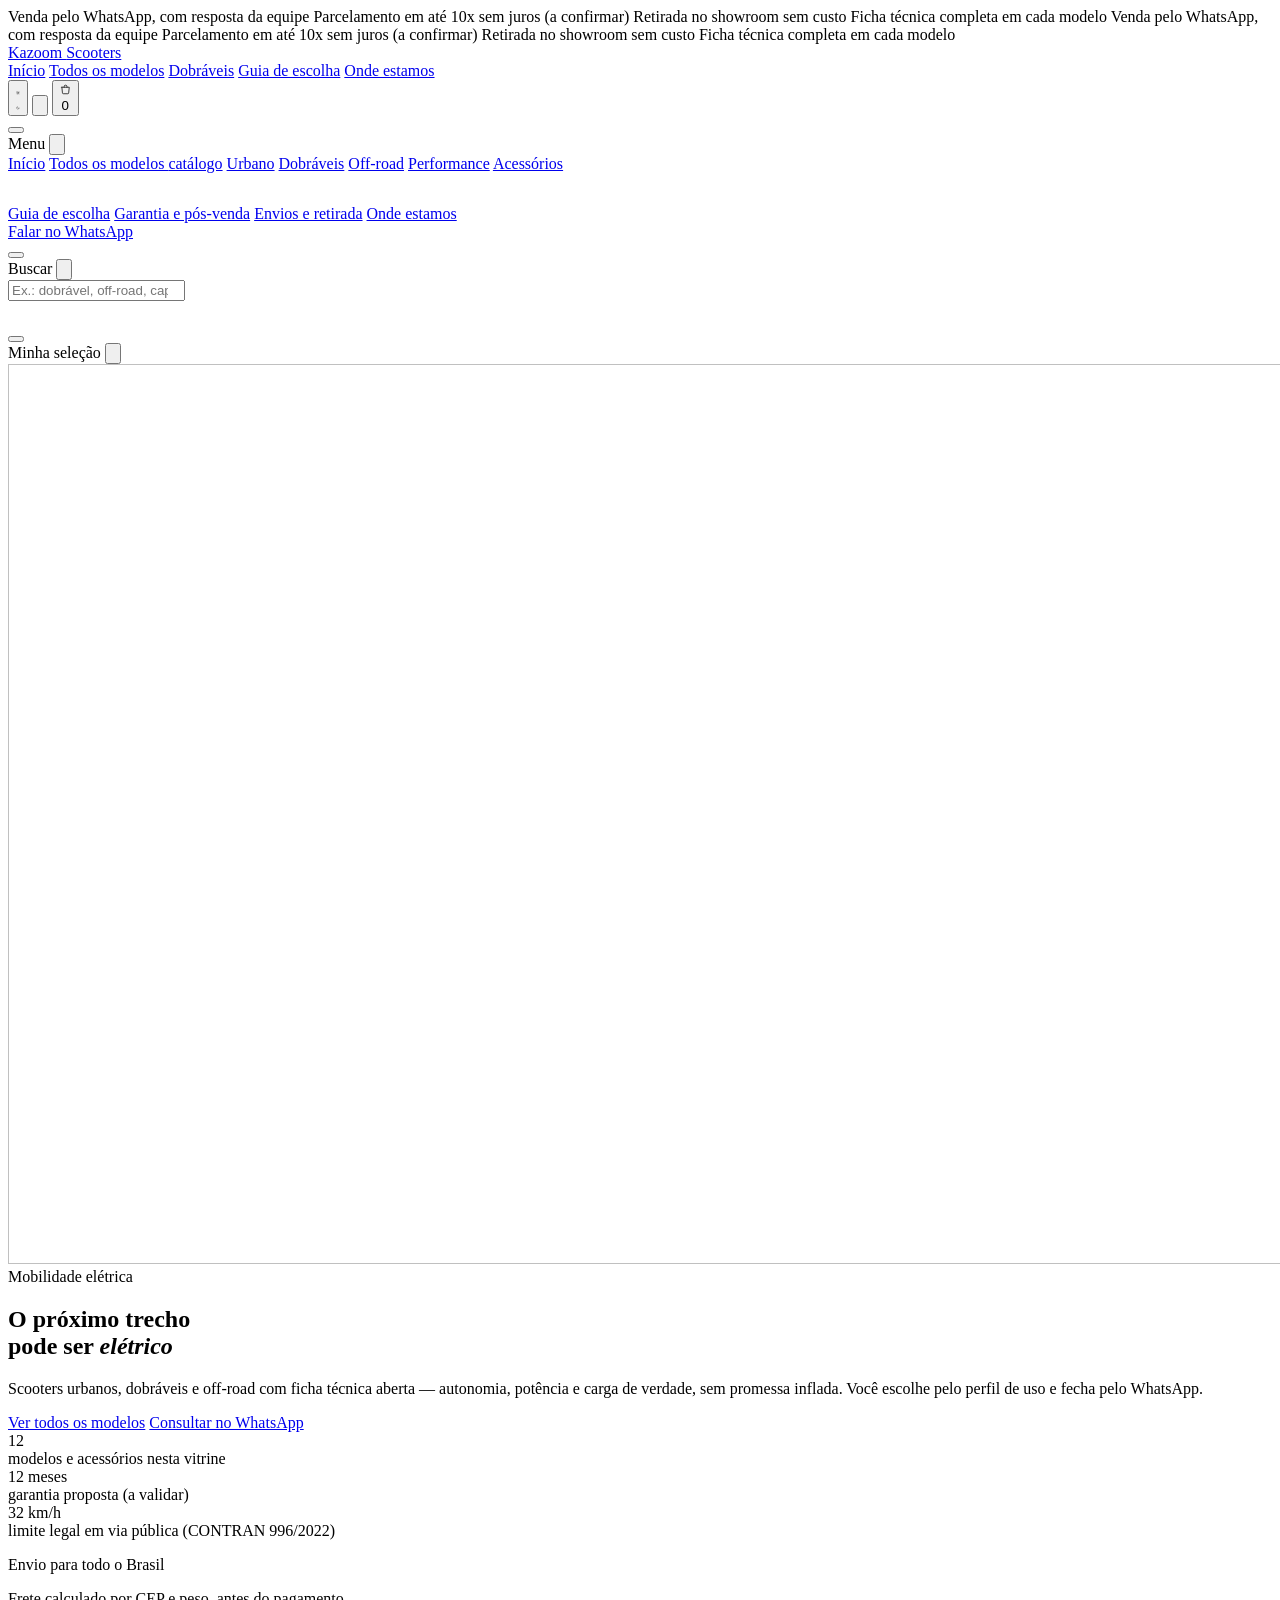
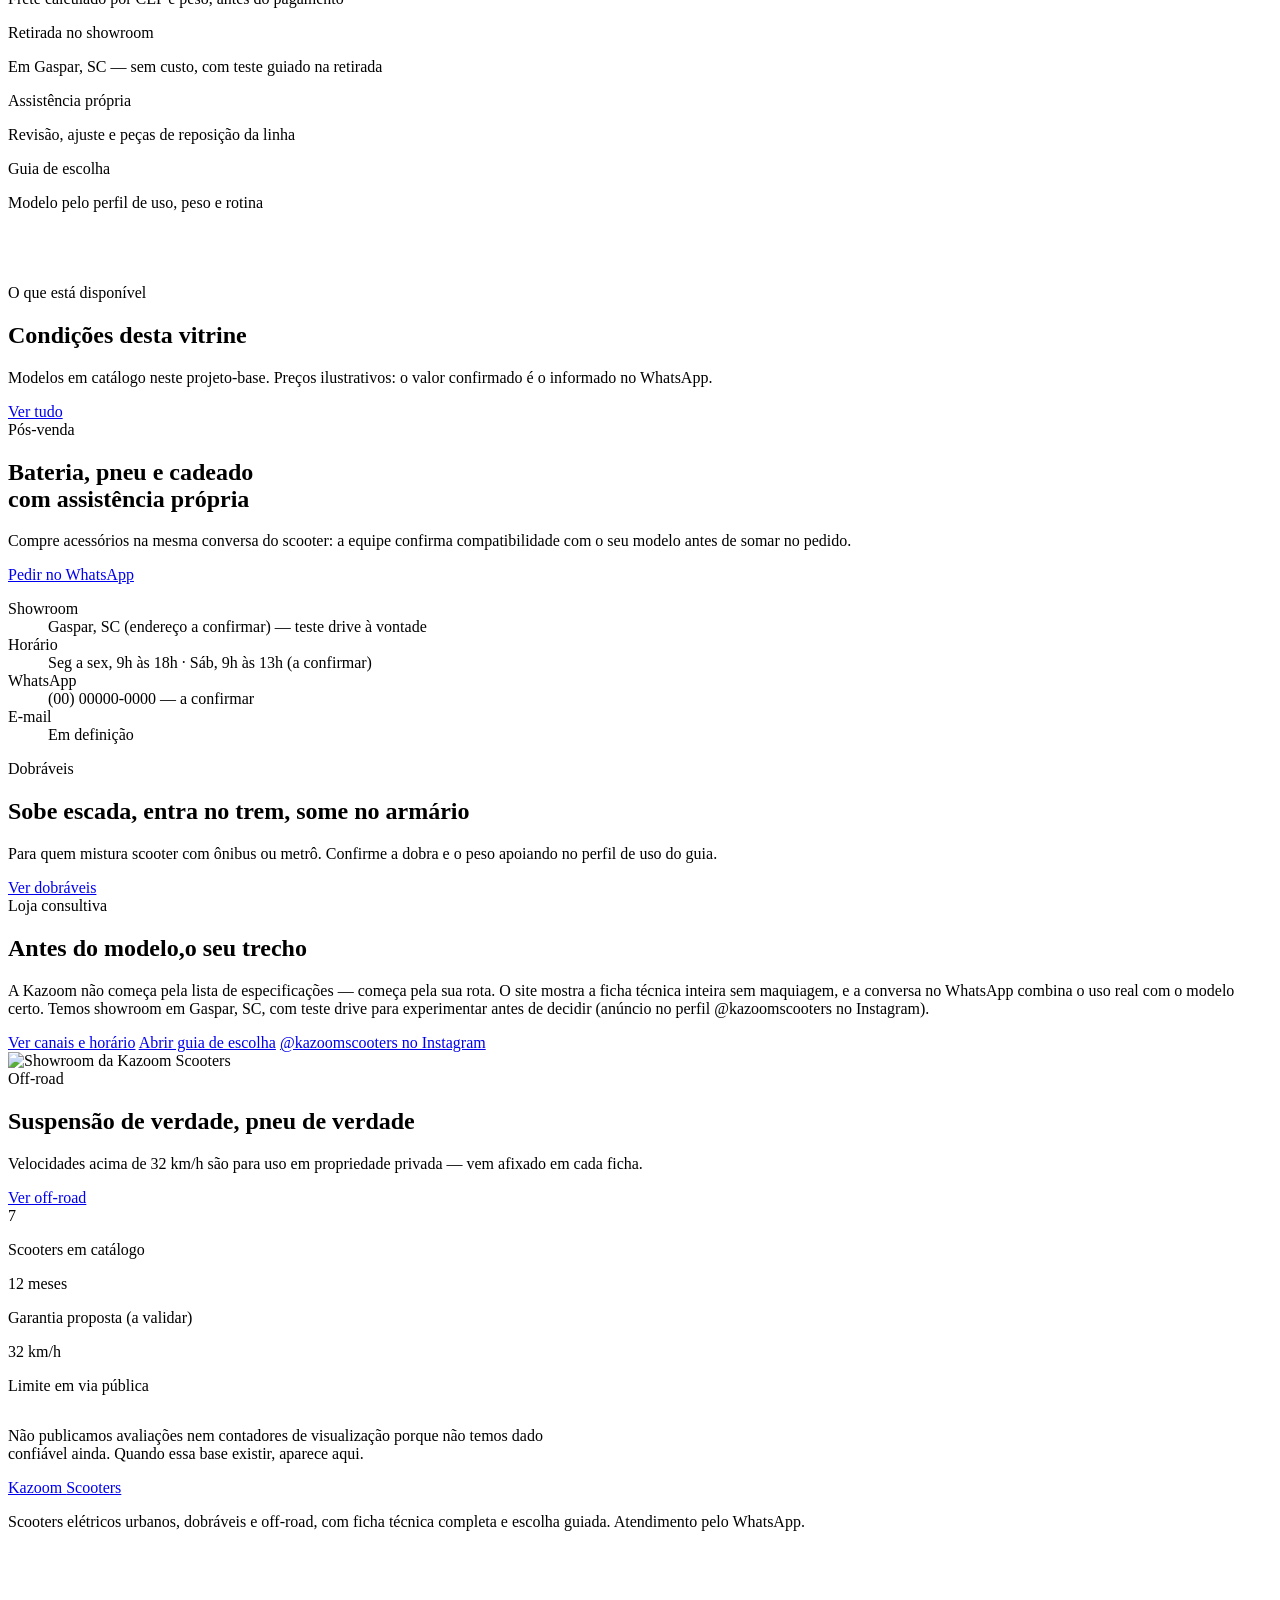
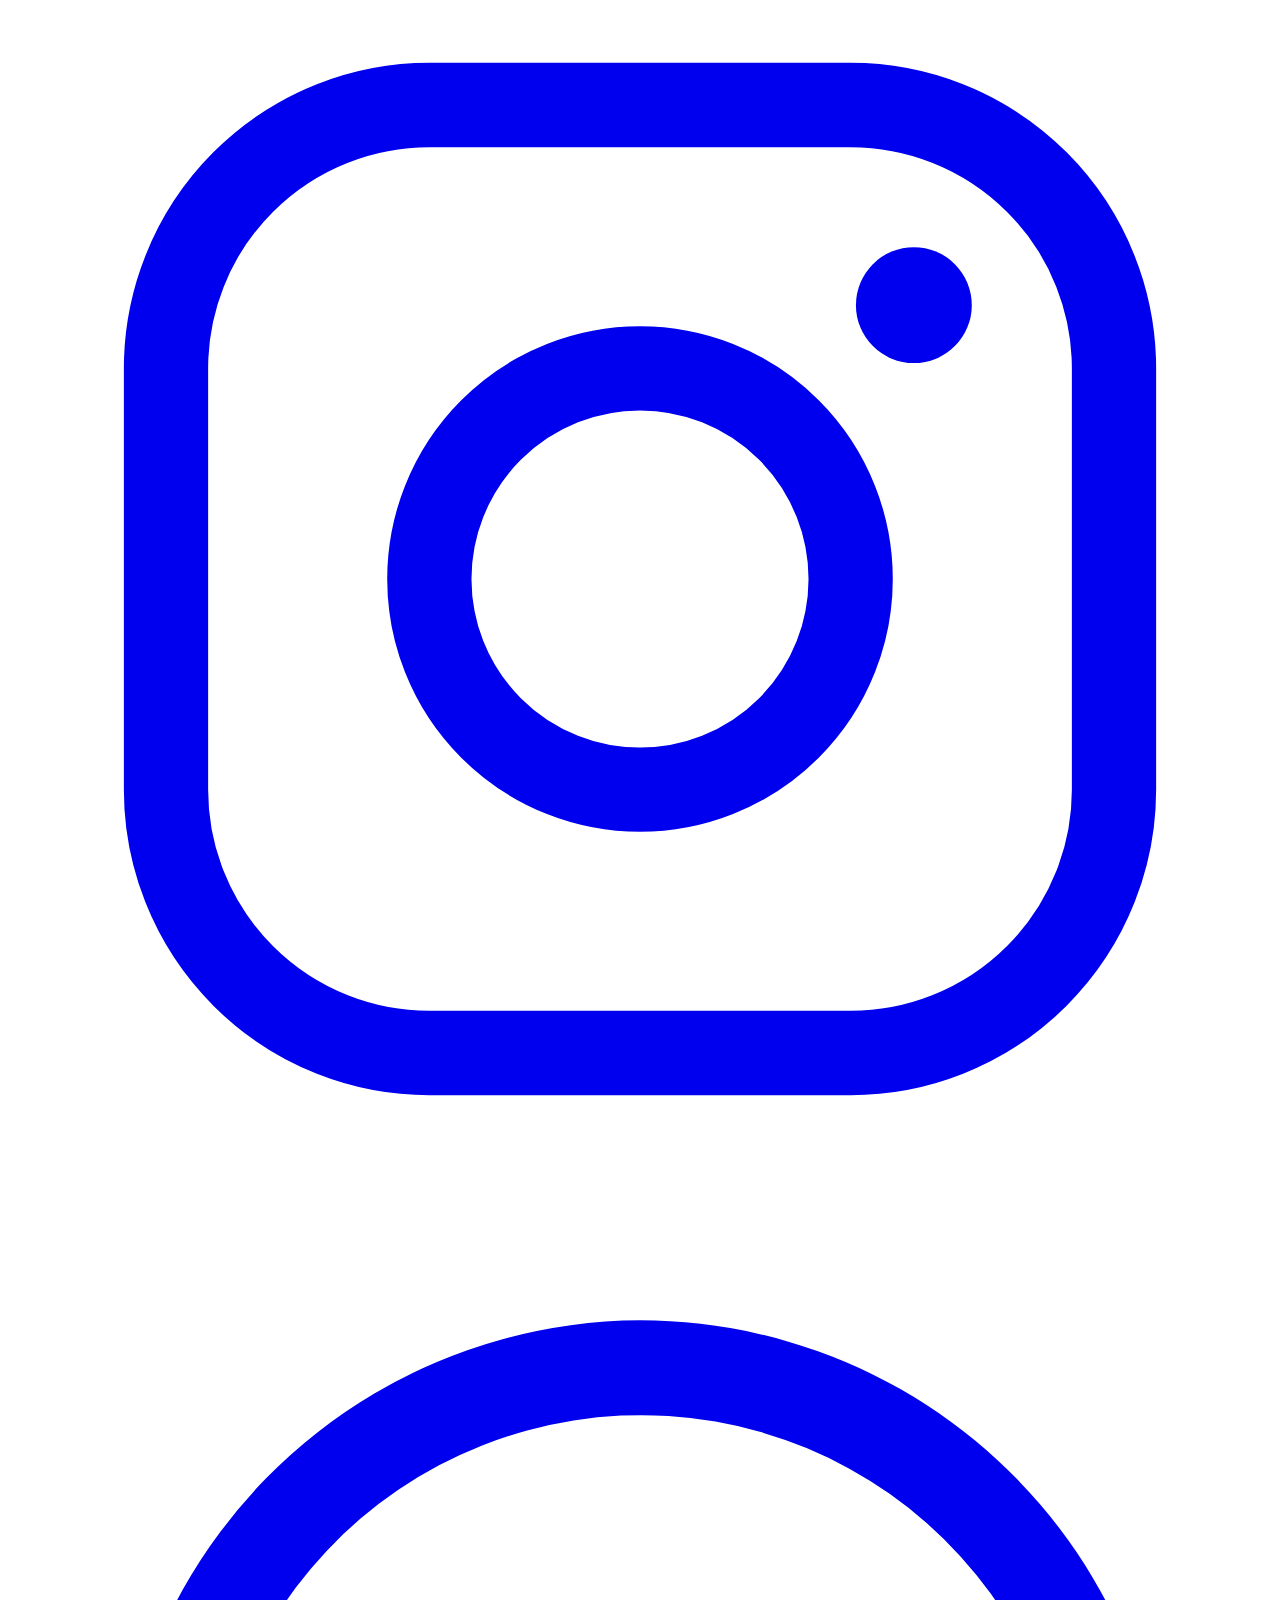
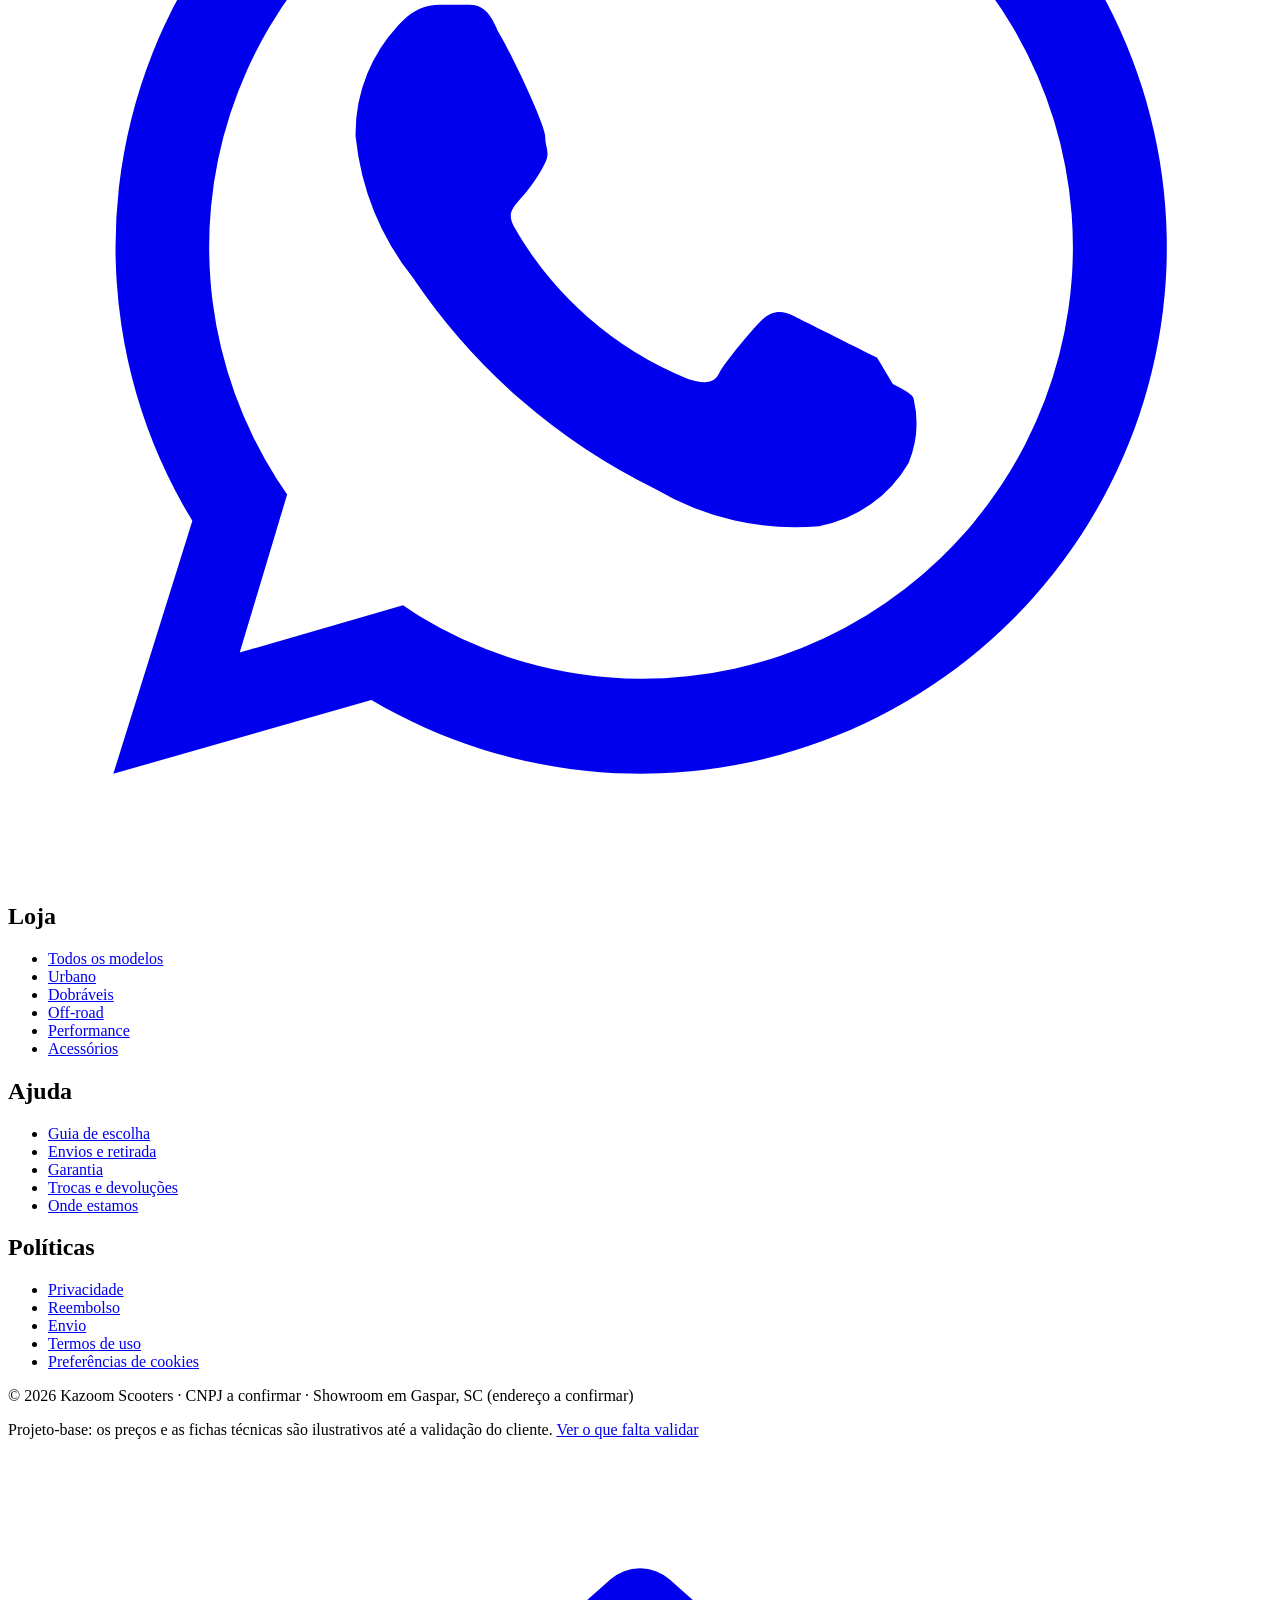
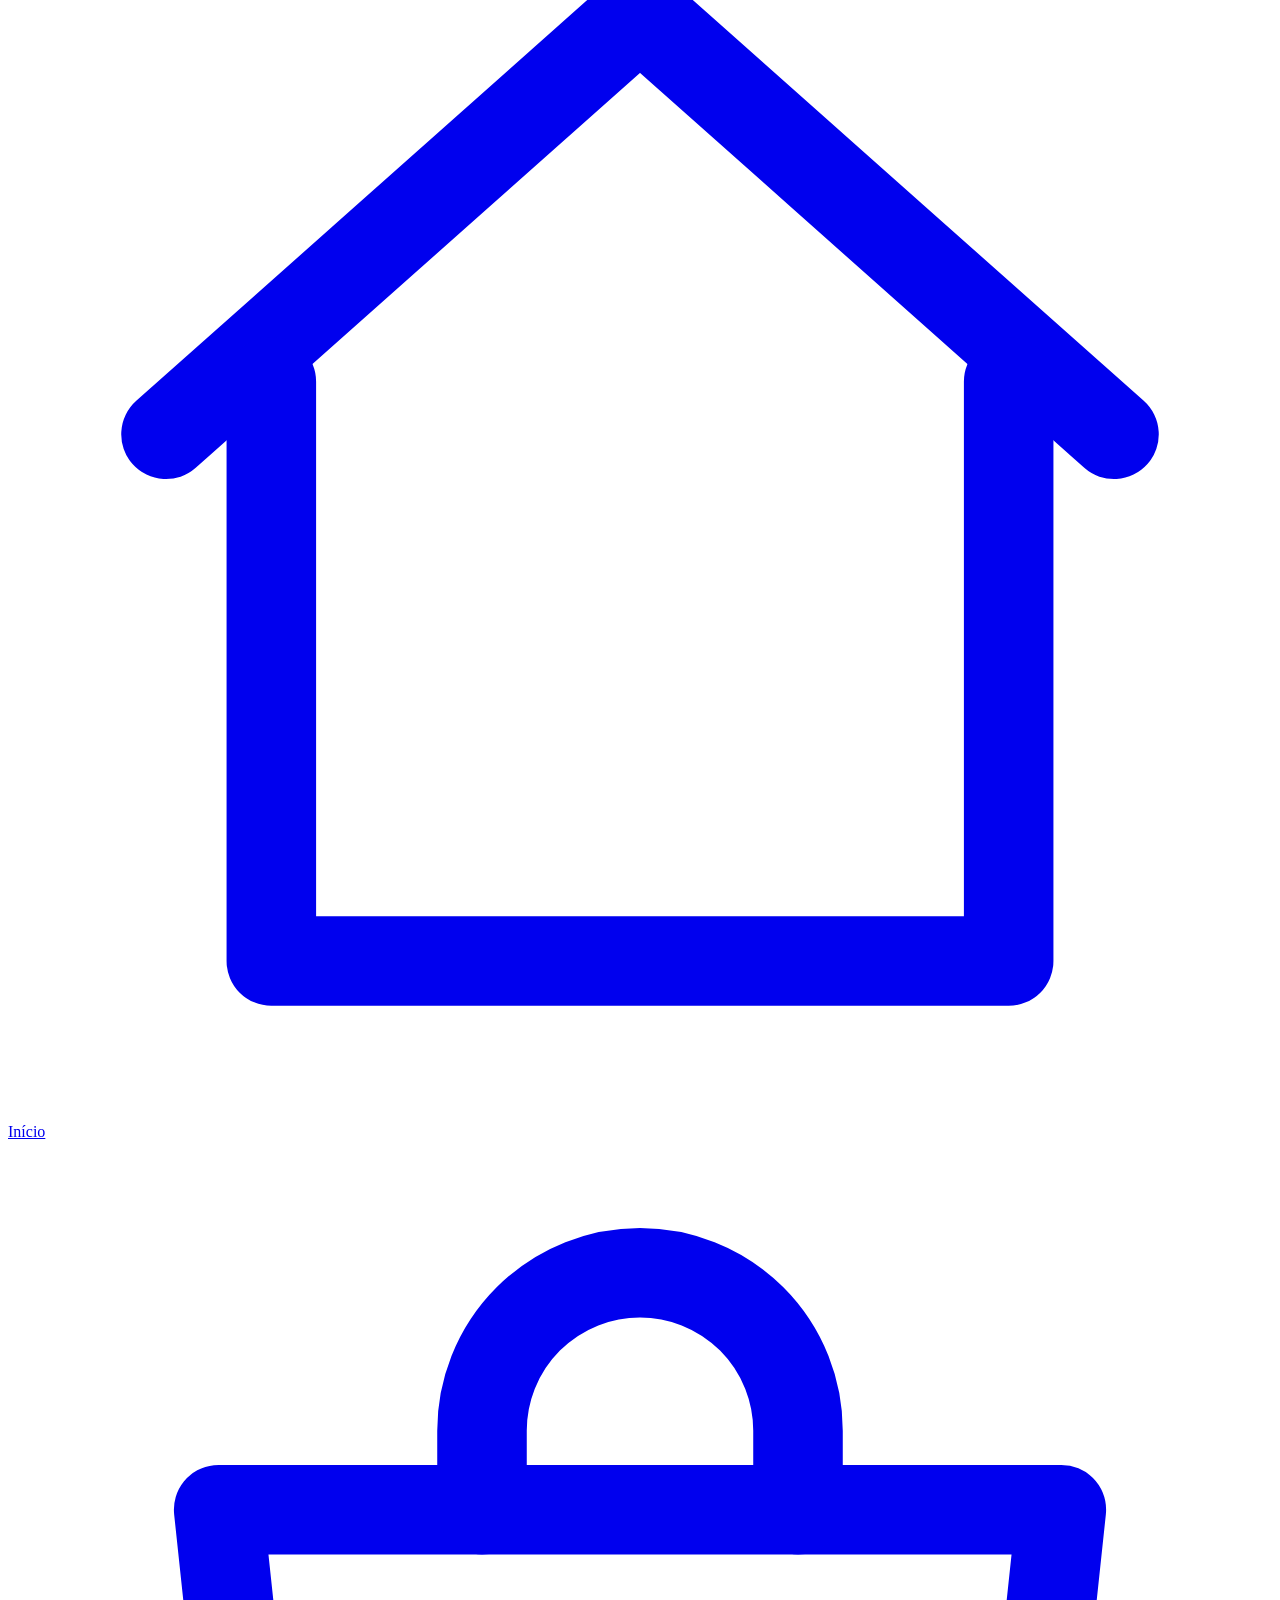
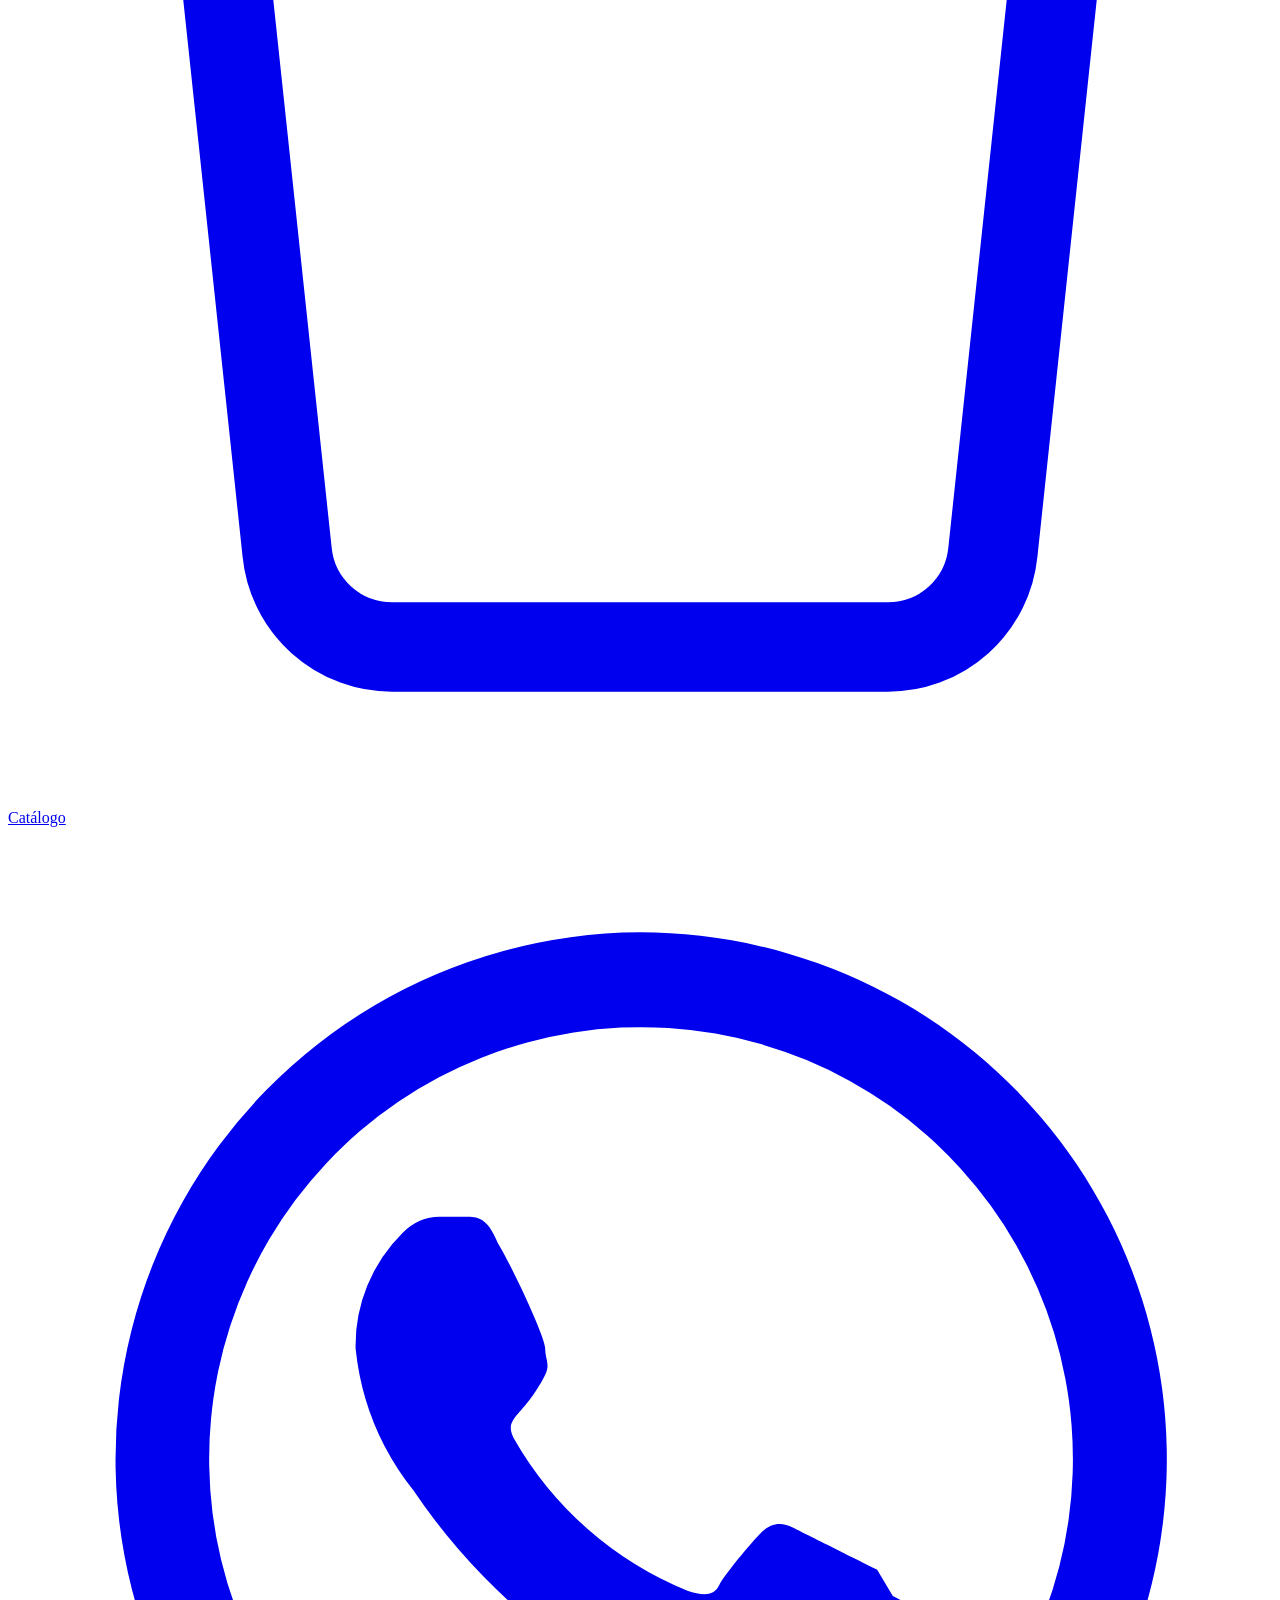
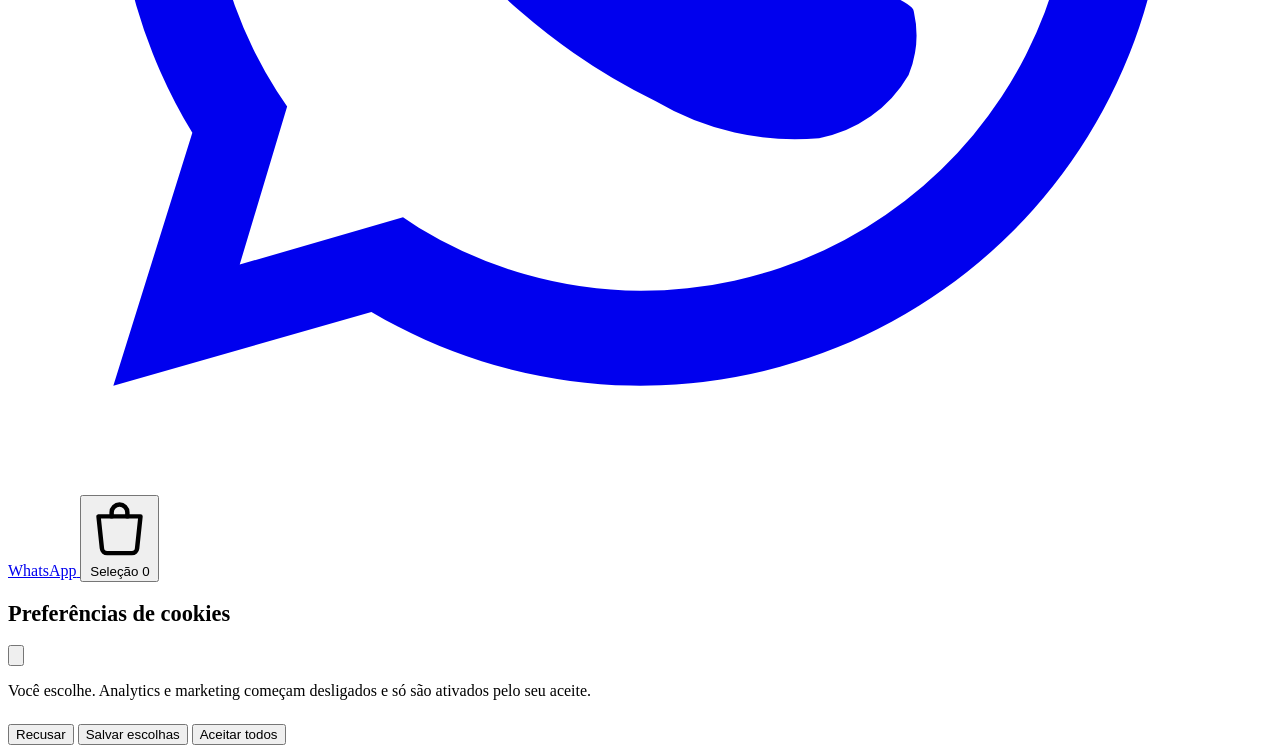
==== index.html @ d7f3b6cc "Add files via upload" ====
<!DOCTYPE html>
<html lang="pt-BR">
<head>
  <meta charset="UTF-8">
  <meta name="viewport" content="width=device-width, initial-scale=1.0">
  <title>Kazoom Scooters — scooters elétricos urbanos, dobráveis e off-road</title>
  <meta name="description" content="Kazoom Scooters: scooters elétricos urbanos, dobráveis e off-road, com ficha técnica completa e escolha guiada no WhatsApp. Showroom com teste drive em Gaspar, SC. Base de projeto — dados ilustrativos.">
  <meta name="theme-color" content="#141711">
  <link rel="canonical" href="https://kazoomscooters.com.br/">

  <meta property="og:type" content="website">
  <meta property="og:title" content="Kazoom Scooters — mobilidade elétrica">
  <meta property="og:description" content="Scooters elétricos com ficha técnica completa, guia de escolha por perfil de uso e atendimento pelo WhatsApp.">
  <meta property="og:locale" content="pt_BR">

  <link rel="preconnect" href="https://fonts.googleapis.com">
  <link rel="preconnect" href="https://fonts.gstatic.com" crossorigin>
  <link href="https://fonts.googleapis.com/css2?family=Space+Grotesk:wght@500;600;700&family=Inter:wght@400;500;600;700&display=swap" rel="stylesheet">

  <!-- Tema aplicado antes da primeira pintura, para não piscar -->
  <script>
    (function () {
      try {
        var t = localStorage.getItem("kazoom:tema");
        if (!t) t = matchMedia("(prefers-color-scheme: dark)").matches ? "escuro" : "claro";
        document.documentElement.dataset.tema = t;
      } catch (e) {
        document.documentElement.dataset.tema = "claro";
      }
      document.documentElement.classList.add("js");
    })();
  </script>
  <!-- Dados estruturados: apenas o que o próprio site declara.
       Sem telefone, sem endereço, sem avaliação — nada disso existe ainda
       (VALIDAR.md). Domínio também é marcador de projeto. -->
  <script type="application/ld+json">
  {
    "@context": "https://schema.org",
    "@type": "SportingGoodsStore",
    "name": "Kazoom Scooters",
    "url": "https://kazoomscooters.com.br/",
    "currenciesAccepted": "BRL",
    "hasOfferCatalog": {
      "@type": "OfferCatalog",
      "name": "Catalogo Kazoom Scooters",
      "itemListElement": [
        { "@type": "OfferCatalog", "name": "Urbano" },
        { "@type": "OfferCatalog", "name": "Dobraveis" },
        { "@type": "OfferCatalog", "name": "Off-road" },
        { "@type": "OfferCatalog", "name": "Performance" },
        { "@type": "OfferCatalog", "name": "Acessorios" }
      ]
    }
  }
  </script>
  <link rel="preload" as="style" href="https://fonts.googleapis.com/css2?family=Space+Grotesk:wght@500;600;700&family=Inter:wght@400;500;600;700&display=swap">
  <link rel="stylesheet" href="css/kazoom.css">
  <link rel="icon" href="data:image/svg+xml,%3Csvg xmlns='http://www.w3.org/2000/svg' viewBox='0 0 64 64'%3E%3Crect width='64' height='64' rx='10' fill='%23141711'/%3E%3Ctext x='32' y='44' font-family='Arial,sans-serif' font-size='34' font-weight='700' text-anchor='middle' fill='%23c9f24b'%3EK%3C/text%3E%3C/svg%3E">
</head>
<body>

  <!--@FAIXA-->
  <!-- Este é um projeto-base: os itens da faixa são ILUSTRATIVOS e precisam
       da validação do cliente antes de publicar. Sem "cupom", sem prazo
       inventado. -->
  <div class="faixa-anuncio" role="region" aria-label="Informações da loja">
    <div class="faixa-anuncio__fita">
      <span class="faixa-anuncio__item">Venda pelo WhatsApp, com resposta da equipe</span>
      <span class="faixa-anuncio__item">Parcelamento em até 10x sem juros (a confirmar)</span>
      <span class="faixa-anuncio__item">Retirada no showroom sem custo</span>
      <span class="faixa-anuncio__item">Ficha técnica completa em cada modelo</span>
      <span class="faixa-anuncio__item" aria-hidden="true">Venda pelo WhatsApp, com resposta da equipe</span>
      <span class="faixa-anuncio__item" aria-hidden="true">Parcelamento em até 10x sem juros (a confirmar)</span>
      <span class="faixa-anuncio__item" aria-hidden="true">Retirada no showroom sem custo</span>
      <span class="faixa-anuncio__item" aria-hidden="true">Ficha técnica completa em cada modelo</span>
    </div>
  </div>

  <!--@FIMFAIXA-->

  <!--@HEADER-->
  <header class="header" data-header>
    <div class="container header__interno">
      <a class="logo" href="index.html" aria-label="Kazoom Scooters, página inicial">
        Kazoom <span class="logo__sub">Scooters</span>
      </a>

      <nav class="nav" aria-label="Navegação principal">
        <a class="nav__link" href="index.html" aria-current="page">Início</a>
        <a class="nav__link" href="catalogo.html">Todos os modelos</a>
        <a class="nav__link" href="catalogo.html?categoria=dobraveis">Dobráveis</a>
        <a class="nav__link" href="ajuda.html?doc=guia-de-escolha">Guia de escolha</a>
        <a class="nav__link" href="ajuda.html?doc=contato">Onde estamos</a>
      </nav>

      <div class="header__acoes">
        <button class="btn-tema" type="button" data-btn-tema aria-label="Alternar modo claro e escuro">
          <svg class="icone-sol" viewBox="0 0 24 24" fill="none" stroke="currentColor" stroke-width="1.8" stroke-linecap="round" aria-hidden="true">
            <circle cx="12" cy="12" r="4"/><path d="M12 2v2m0 16v2M4.9 4.9l1.4 1.4m11.4 11.4 1.4 1.4M2 12h2m16 0h2M4.9 19.1l1.4-1.4M17.7 6.3l1.4-1.4"/>
          </svg>
          <svg class="icone-lua" viewBox="0 0 24 24" fill="none" stroke="currentColor" stroke-width="1.8" stroke-linecap="round" stroke-linejoin="round" aria-hidden="true">
            <path d="M20 14.5A8.5 8.5 0 0 1 9.5 4a8.5 8.5 0 1 0 10.5 10.5Z"/>
          </svg>
        </button>

        <button class="icone-btn" type="button" data-abrir-painel="busca" aria-label="Buscar modelos">
          <svg viewBox="0 0 24 24" fill="none" stroke="currentColor" stroke-width="1.8" stroke-linecap="round" aria-hidden="true">
            <circle cx="11" cy="11" r="7"/><path d="M16.5 16.5 21 21"/>
          </svg>
        </button>

        <button class="icone-btn" type="button" data-abrir-painel="selecao" aria-label="Abrir minha seleção">
          <svg viewBox="0 0 24 24" fill="none" stroke="currentColor" stroke-width="1.6" stroke-linecap="round" stroke-linejoin="round" aria-hidden="true">
            <path d="M4 7h16l-1.3 12.2A2 2 0 0 1 16.7 21H7.3a2 2 0 0 1-2-1.8L4 7Z"/><path d="M9 7V5.5a3 3 0 0 1 6 0V7"/>
          </svg>
          <span class="contador" data-contador data-vazio="true">0</span>
        </button>

        <button class="icone-btn" type="button" data-abrir-painel="menu" aria-label="Abrir menu" style="display:none">
          <svg viewBox="0 0 24 24" fill="none" stroke="currentColor" stroke-width="1.8" stroke-linecap="round" aria-hidden="true">
            <path d="M3 6h18M3 12h18M3 18h18"/>
          </svg>
        </button>
      </div>
    </div>
  </header>

  <!--@FIMHEADER-->

  <!--@PAINEIS-->
  <!-- ================= PAINEL: MENU ================= -->
  <div class="painel" data-painel="menu" role="dialog" aria-modal="true" aria-label="Menu">
    <button class="painel__fundo" type="button" data-fechar-painel aria-label="Fechar menu"></button>
    <div class="painel__corpo">
      <div class="painel__topo">
        <span class="painel__titulo">Menu</span>
        <button class="icone-btn" type="button" data-fechar-painel aria-label="Fechar">
          <svg viewBox="0 0 24 24" fill="none" stroke="currentColor" stroke-width="1.8" stroke-linecap="round" aria-hidden="true"><path d="M6 6l12 12M18 6 6 18"/></svg>
        </button>
      </div>
      <div class="painel__conteudo">
        <nav class="menu-painel__lista" aria-label="Menu principal">
          <a class="menu-painel__link" href="index.html">Início</a>
          <a class="menu-painel__link" href="catalogo.html">Todos os modelos <span>catálogo</span></a>
          <a class="menu-painel__link" href="catalogo.html?categoria=urbanos">Urbano</a>
          <a class="menu-painel__link" href="catalogo.html?categoria=dobraveis">Dobráveis</a>
          <a class="menu-painel__link" href="catalogo.html?categoria=offroad">Off-road</a>
          <a class="menu-painel__link" href="catalogo.html?categoria=performance">Performance</a>
          <a class="menu-painel__link" href="catalogo.html?categoria=acessorios">Acessórios</a>
        </nav>
        <div class="pilha-3" style="margin-top:32px">
          <a class="link-seta" href="ajuda.html?doc=guia-de-escolha">Guia de escolha</a>
          <a class="link-seta" href="ajuda.html?doc=garantia">Garantia e pós-venda</a>
          <a class="link-seta" href="ajuda.html?doc=envios">Envios e retirada</a>
          <a class="link-seta" href="ajuda.html?doc=contato">Onde estamos</a>
        </div>
      </div>
      <div class="painel__base">
        <a class="btn btn--zap btn--bloco" target="_blank" rel="noopener"
           href="https://wa.me/5500000000000">Falar no WhatsApp</a>
      </div>
    </div>
  </div>

  <!-- ================= PAINEL: BUSCA ================= -->
  <div class="painel" data-painel="busca" role="dialog" aria-modal="true" aria-label="Buscar modelos">
    <button class="painel__fundo" type="button" data-fechar-painel aria-label="Fechar busca"></button>
    <div class="painel__corpo">
      <div class="painel__topo">
        <span class="painel__titulo">Buscar</span>
        <button class="icone-btn" type="button" data-fechar-painel aria-label="Fechar">
          <svg viewBox="0 0 24 24" fill="none" stroke="currentColor" stroke-width="1.8" stroke-linecap="round" aria-hidden="true"><path d="M6 6l12 12M18 6 6 18"/></svg>
        </button>
      </div>
      <div class="painel__conteudo">
        <form data-form-busca-painel role="search">
          <div class="busca-painel__campo">
            <input type="search" name="q" placeholder="Ex.: dobrável, off-road, capacete"
                   aria-label="Buscar modelos" data-busca-input autocomplete="off">
          </div>
        </form>
        <div data-busca-sugestoes></div>
        <div style="margin-top:24px" data-busca-resultados></div>
      </div>
    </div>
  </div>

  <!-- ================= PAINEL: MINHA SELEÇÃO ================= -->
  <div class="painel" data-painel="selecao" role="dialog" aria-modal="true" aria-label="Minha seleção">
    <button class="painel__fundo" type="button" data-fechar-painel aria-label="Fechar seleção"></button>
    <div class="painel__corpo">
      <div class="painel__topo">
        <span class="painel__titulo">Minha seleção</span>
        <button class="icone-btn" type="button" data-fechar-painel aria-label="Fechar">
          <svg viewBox="0 0 24 24" fill="none" stroke="currentColor" stroke-width="1.8" stroke-linecap="round" aria-hidden="true"><path d="M6 6l12 12M18 6 6 18"/></svg>
        </button>
      </div>
      <div class="painel__conteudo" data-selecao-corpo></div>
      <div class="painel__base" data-selecao-base hidden>
        <div class="pilha-3">
          <div class="barra-selecao">
            <span class="barra-selecao__txt" data-selecao-progresso-txt></span>
            <div class="barra-progresso"><div class="barra-progresso__fill" data-selecao-progresso></div></div>
          </div>
          <div class="resumo-linha resumo-linha--total">
            <span>Total da seleção</span>
            <span data-selecao-total>R$ 0,00</span>
          </div>
          <p class="pequeno corpo-suave">
            A compra é combinada com a loja. O frete e a disponibilidade de cada
            cor ou tamanho são confirmados no WhatsApp antes de qualquer pagamento.
          </p>
          <a class="btn btn--zap btn--bloco btn--grande" target="_blank" rel="noopener"
             data-selecao-link href="https://wa.me/5500000000000">
            Enviar seleção no WhatsApp
          </a>
          <button class="btn btn--fantasma" type="button" data-limpar-selecao>Esvaziar seleção</button>
        </div>
      </div>
    </div>
  </div>

  <!--@FIMPAINEIS-->

  <main>
    <!-- ================= HERO (editorial) =================
         Os três selos do hero são honestos: contagem dos modelos que estão
         NESTE catálogo-base, garantia proposta (iluistrativa) e o limite
         legal real da Resolução CONTRAN 996/2022. -->
    <section class="hero">
      <img class="hero__fundo" data-arte-hero="desktop" alt="" width="1440" height="900" fetchpriority="high">
      <div class="hero__scrim"></div>

      <div class="container">
        <div class="hero__arte-mobile" data-arte-hero-mobile></div>
        <div class="hero__conteudo">
          <span class="rotulo">Mobilidade elétrica</span>
          <h1 class="display hero__titulo">
            O próximo trecho<br>pode ser <em>elétrico</em>
          </h1>
          <p class="hero__texto">
            Scooters urbanos, dobráveis e off-road com ficha técnica aberta —
            autonomia, potência e carga de verdade, sem promessa inflada.
            Você escolhe pelo perfil de uso e fecha pelo WhatsApp.
          </p>
          <div class="linha hero__acoes">
            <a class="btn btn--grande" href="catalogo.html">Ver todos os modelos</a>
            <a class="btn btn--secundario btn--grande" style="--btn-fg:#f2f4ec;--btn-bd:rgba(242,244,236,.35)"
               target="_blank" rel="noopener" href="https://wa.me/5500000000000">
              Consultar no WhatsApp
            </a>
          </div>

          <div class="hero__selos">
            <div>
              <div class="hero__selo-num">12</div>
              <div class="hero__selo-txt">modelos e acessórios nesta vitrine</div>
            </div>
            <div>
              <div class="hero__selo-num">12 meses</div>
              <div class="hero__selo-txt">garantia proposta (a validar)</div>
            </div>
            <div>
              <div class="hero__selo-num">32 km/h</div>
              <div class="hero__selo-txt">limite legal em via pública (CONTRAN 996/2022)</div>
            </div>
          </div>
        </div>
      </div>
    </section>

    <!-- ================= FAIXA DE BENEFÍCIOS =================
         Só com o que a proposta da loja sustenta — pontos que dependem de
         confirmação estão marcados em VALIDAR.md. -->
    <section class="faixa-beneficios" aria-label="Condições da loja">
      <div class="container">
        <div class="faixa-beneficios__grade">
          <div class="beneficio">
            <span class="beneficio__icone" data-ic="caminhao"></span>
            <div>
              <p class="beneficio__titulo">Envio para todo o Brasil</p>
              <p class="beneficio__txt">Frete calculado por CEP e peso, antes do pagamento</p>
            </div>
          </div>
          <div class="beneficio">
            <span class="beneficio__icone" data-ic="loja"></span>
            <div>
              <p class="beneficio__titulo">Retirada no showroom</p>
              <p class="beneficio__txt">Em Gaspar, SC — sem custo, com teste guiado na retirada</p>
            </div>
          </div>
          <div class="beneficio">
            <span class="beneficio__icone" data-ic="trocar"></span>
            <div>
              <p class="beneficio__titulo">Assistência própria</p>
              <p class="beneficio__txt">Revisão, ajuste e peças de reposição da linha</p>
            </div>
          </div>
          <div class="beneficio">
            <span class="beneficio__icone" data-ic="fita"></span>
            <div>
              <p class="beneficio__titulo">Guia de escolha</p>
              <p class="beneficio__txt">Modelo pelo perfil de uso, peso e rotina</p>
            </div>
          </div>
        </div>
      </div>
    </section>

    <!-- ================= NAVEGAÇÃO VISUAL ================= -->
    <section class="secao--curta" style="padding-block:48px 8px">
      <div class="container">
        <div class="bolhas" data-bolhas aria-label="Categorias"></div>
      </div>
    </section>

    <!-- ================= VITRINE 1 ================= -->
    <section class="secao--curta">
      <div class="container">
        <header class="cabecalho-secao" data-revelar>
          <div>
            <span class="rotulo">O que está disponível</span>
            <h2 class="titulo-secao">Condições desta vitrine</h2>
            <p class="corpo-suave">Modelos em catálogo neste projeto-base. Preços
              ilustrativos: o valor confirmado é o informado no WhatsApp.</p>
          </div>
          <a class="link-seta" href="catalogo.html">Ver tudo</a>
        </header>
        <div class="grade grade--4" data-grade-novidades data-revelar></div>
      </div>
    </section>

    <!-- ================= BANNER — ACESSÓRIOS E PÓS-VENDA ================= -->
    <section class="secao--curta">
      <div class="container">
        <div class="faixa-contato" data-revelar>
          <div>
            <span class="rotulo">Pós-venda</span>
            <h2 class="faixa-contato__titulo">Bateria, pneu e cadeado<br>com assistência própria</h2>
            <p class="faixa-contato__txt">
              Compre acessórios na mesma conversa do scooter: a equipe confirma
              compatibilidade com o seu modelo antes de somar no pedido.
            </p>
            <a class="btn btn--grande" target="_blank" rel="noopener"
               href="https://wa.me/5500000000000?text=Ol%C3%A1%2C%20Kazoom%20Scooters!%20Quero%20acess%C3%B3rios%20com%20compatibilidade%20confirmada.">
              Pedir no WhatsApp
            </a>
          </div>
          <dl class="faixa-contato__dados">
            <div>
              <dt>Showroom</dt>
              <dd>Gaspar, SC (endereço a confirmar) — teste drive à vontade</dd>
            </div>
            <div>
              <dt>Horário</dt>
              <dd>Seg a sex, 9h às 18h · Sáb, 9h às 13h (a confirmar)</dd>
            </div>
            <div>
              <dt>WhatsApp</dt>
              <dd>(00) 00000-0000 — a confirmar</dd>
            </div>
            <div>
              <dt>E-mail</dt>
              <dd>Em definição</dd>
            </div>
          </dl>
        </div>
      </div>
    </section>

    <!-- ================= VITRINE 2 — DOBRÁVEIS ================= -->
    <section class="secao">
      <div class="container">
        <header class="cabecalho-secao" data-revelar>
          <div>
            <span class="rotulo">Dobráveis</span>
            <h2 class="titulo-secao">Sobe escada, entra no trem, some no armário</h2>
            <p class="corpo-suave">Para quem mistura scooter com ônibus ou metrô.
              Confirme a dobra e o peso apoiando no perfil de uso do guia.</p>
          </div>
          <a class="link-seta" href="catalogo.html?categoria=dobraveis">Ver dobráveis</a>
        </header>
        <div class="grade grade--2" data-grade-dobraveis data-revelar></div>
      </div>
    </section>

    <!-- ================= HISTÓRIA / MARCA ================= -->
    <section class="secao secao--pedra">
      <div class="container historia">
        <div class="pilha-4" data-revelar>
          <span class="rotulo">Loja consultiva</span>
          <h2 class="titulo-secao">Antes do modelo,&#8203;o seu trecho</h2>
          <p class="corpo-suave">
            A Kazoom não começa pela lista de especificações — começa pela sua
            rota. O site mostra a ficha técnica inteira sem maquiagem, e a
            conversa no WhatsApp combina o uso real com o modelo certo.
            Temos showroom em Gaspar, SC, com teste drive para experimentar
            antes de decidir (anúncio no perfil @kazoomscooters no Instagram).
          </p>
          <div class="pilha-2">
            <a class="link-seta" href="ajuda.html?doc=contato">Ver canais e horário</a>
            <a class="link-seta" href="ajuda.html?doc=guia-de-escolha">Abrir guia de escolha</a>
            <a class="link-seta" href="https://www.instagram.com/kazoomscooters/" target="_blank" rel="noopener">@kazoomscooters no Instagram</a>
          </div>
        </div>
        <div class="historia__arte" data-revelar>
          <img data-arte-historia alt="Showroom da Kazoom Scooters" width="800" height="1000" loading="lazy">
        </div>
      </div>
    </section>

    <!-- ================= VITRINE 3 — OFF-ROAD ================= -->
    <section class="secao">
      <div class="container">
        <header class="cabecalho-secao" data-revelar>
          <div>
            <span class="rotulo">Off-road</span>
            <h2 class="titulo-secao">Suspensão de verdade, pneu de verdade</h2>
            <p class="corpo-suave">Velocidades acima de 32 km/h são para uso em
              propriedade privada — vem afixado em cada ficha.</p>
          </div>
          <a class="link-seta" href="catalogo.html?categoria=offroad">Ver off-road</a>
        </header>
        <div class="grade grade--2" data-grade-offroad data-revelar></div>
      </div>
    </section>

    <!-- ================= PROVA (só o que o próprio site sustenta) ================= -->
    <section class="secao secao--escura secao--curta">
      <div class="container">
        <div class="prova-seguidores" data-revelar>
          <div>
            <div class="prova__num">7</div>
            <p class="prova__txt">Scooters em catálogo</p>
          </div>
          <div>
            <div class="prova__num">12 meses</div>
            <p class="prova__txt">Garantia proposta (a validar)</p>
          </div>
          <div>
            <div class="prova__num">32 km/h</div>
            <p class="prova__txt">Limite em via pública</p>
          </div>
        </div>
        <p class="pequeno" style="margin-top:32px;color:var(--inverso-mudo);max-width:70ch">
          Não publicamos avaliações nem contadores de visualização porque não temos
          dado confiável ainda. Quando essa base existir, aparece aqui.
        </p>
      </div>
    </section>
  </main>

  <!--@RODAPE-->
  <!-- ================= RODAPÉ ================= -->
  <footer class="rodape">
    <div class="container">
      <div class="rodape__grade">
        <div>
          <a class="logo" href="index.html">Kazoom <span class="logo__sub">Scooters</span></a>
          <p class="rodape__sobre">
            Scooters elétricos urbanos, dobráveis e off-road, com ficha técnica
            completa e escolha guiada. Atendimento pelo WhatsApp.
          </p>
          <div class="redes">
            <a class="rede" href="https://www.instagram.com/kazoomscooters/" target="_blank" rel="noopener" aria-label="Instagram da Kazoom Scooters (@kazoomscooters)">
              <svg viewBox="0 0 24 24" fill="none" stroke="currentColor" stroke-width="1.6" aria-hidden="true"><rect x="3" y="3" width="18" height="18" rx="5"/><circle cx="12" cy="12" r="4"/><circle cx="17.2" cy="6.8" r="1.1" fill="currentColor" stroke="none"/></svg>
            </a>
            <a class="rede" href="https://wa.me/5500000000000" target="_blank" rel="noopener" aria-label="WhatsApp da Kazoom Scooters">
              <svg viewBox="0 0 24 24" fill="currentColor" aria-hidden="true">
                <path d="M12 2a10 10 0 0 0-8.5 15.2L2 22l4.9-1.4A10 10 0 1 0 12 2Zm0 18.2a8.2 8.2 0 0 1-4.2-1.2l-.3-.2-3.1.9.9-3-.2-.3A8.2 8.2 0 1 1 12 20.2Zm4.5-6.1c-.2-.1-1.4-.7-1.6-.8s-.4-.1-.6.1-.7.8-.8 1-.3.2-.6.1a6.7 6.7 0 0 1-3.3-2.9c-.2-.4.2-.4.6-1.2.1-.2 0-.3 0-.5s-.6-1.5-.9-2c-.2-.5-.4-.5-.6-.5h-.5a1 1 0 0 0-.7.3 3 3 0 0 0-.9 2.2 5.2 5.2 0 0 0 1.1 2.7 11.8 11.8 0 0 0 4.6 4 5.2 5.2 0 0 0 3.1.7 2.5 2.5 0 0 0 1.7-1.2 2 2 0 0 0 .1-1.2c0-.1-.2-.2-.4-.3Z"/>
              </svg>
            </a>
          </div>
        </div>

        <div>
          <h2 class="rodape__titulo">Loja</h2>
          <ul class="rodape__lista">
            <li><a href="catalogo.html">Todos os modelos</a></li>
            <li><a href="catalogo.html?categoria=urbanos">Urbano</a></li>
            <li><a href="catalogo.html?categoria=dobraveis">Dobráveis</a></li>
            <li><a href="catalogo.html?categoria=offroad">Off-road</a></li>
            <li><a href="catalogo.html?categoria=performance">Performance</a></li>
            <li><a href="catalogo.html?categoria=acessorios">Acessórios</a></li>
          </ul>
        </div>

        <div>
          <h2 class="rodape__titulo">Ajuda</h2>
          <ul class="rodape__lista">
            <li><a href="ajuda.html?doc=guia-de-escolha">Guia de escolha</a></li>
            <li><a href="ajuda.html?doc=envios">Envios e retirada</a></li>
            <li><a href="ajuda.html?doc=garantia">Garantia</a></li>
            <li><a href="ajuda.html?doc=trocas">Trocas e devoluções</a></li>
            <li><a href="ajuda.html?doc=contato">Onde estamos</a></li>
          </ul>
        </div>

        <div>
          <h2 class="rodape__titulo">Políticas</h2>
          <ul class="rodape__lista">
            <li><a href="politicas.html?doc=privacidade">Privacidade</a></li>
            <li><a href="politicas.html?doc=reembolso">Reembolso</a></li>
            <li><a href="politicas.html?doc=frete">Envio</a></li>
            <li><a href="politicas.html?doc=termos">Termos de uso</a></li>
            <li><a href="#" data-cookies-abrir>Preferências de cookies</a></li>
          </ul>
        </div>
      </div>

      <div class="rodape__base">
        <p>© <span data-ano>2026</span> Kazoom Scooters · CNPJ a confirmar · Showroom em Gaspar, SC (endereço a confirmar)</p>
        <p>Projeto-base: os preços e as fichas técnicas são ilustrativos até a validação do cliente. <a href="VALIDAR.md" style="text-decoration:underline">Ver o que falta validar</a></p>
      </div>
    </div>
  </footer>

  <!--@FIMRODAPE-->

  <!--@ZAP-->
  <!-- ================= WHATSAPP FLUTUANTE =================
       Canto oposto ao menu inferior, some dentro de painel. -->
  <a class="falar-zap" id="falar-zap" target="_blank" rel="noopener" data-falar-zap
     href="https://wa.me/5500000000000" aria-label="Falar no WhatsApp com a Kazoom Scooters" hidden>
    <svg viewBox="0 0 24 24" fill="currentColor" aria-hidden="true">
      <path d="M12 2a10 10 0 0 0-8.5 15.2L2 22l4.9-1.4A10 10 0 1 0 12 2Zm0 18.2a8.2 8.2 0 0 1-4.2-1.2l-.3-.2-3.1.9.9-3-.2-.3A8.2 8.2 0 1 1 12 20.2Zm4.5-6.1c-.2-.1-1.4-.7-1.6-.8s-.4-.1-.6.1-.7.8-.8 1-.3.2-.6.1a6.7 6.7 0 0 1-3.3-2.9c-.2-.4.2-.4.6-1.2.1-.2 0-.3 0-.5s-.6-1.5-.9-2c-.2-.5-.4-.5-.6-.5h-.5a1 1 0 0 0-.7.3 3 3 0 0 0-.9 2.2 5.2 5.2 0 0 0 1.1 2.7 11.8 11.8 0 0 0 4.6 4 5.2 5.2 0 0 0 3.1.7 2.5 2.5 0 0 0 1.7-1.2 2 2 0 0 0 .1-1.2c0-.1-.2-.2-.4-.3Z"/>
    </svg>
  </a>

  <!--@FIMZAP-->

  <!--@TABBAR-->
  <!-- ================= MENU INFERIOR (mobile) ================= -->
  <nav class="tabbar" aria-label="Navegação fixa">
    <a class="tabbar__item" href="index.html" aria-current="page">
      <svg viewBox="0 0 24 24" fill="none" stroke="currentColor" stroke-width="1.7" stroke-linecap="round" stroke-linejoin="round" aria-hidden="true"><path d="M3 11 12 3l9 8"/><path d="M5 10v11h14V10"/></svg>
      <span>Início</span>
    </a>
    <a class="tabbar__item" href="catalogo.html">
      <svg viewBox="0 0 24 24" fill="none" stroke="currentColor" stroke-width="1.7" stroke-linecap="round" stroke-linejoin="round" aria-hidden="true"><path d="M4 7h16l-1.3 12.2A2 2 0 0 1 16.7 21H7.3a2 2 0 0 1-2-1.8L4 7Z"/><path d="M9 7V5.5a3 3 0 0 1 6 0V7"/></svg>
      <span>Catálogo</span>
    </a>
    <a class="tabbar__item" href="https://wa.me/5500000000000" target="_blank" rel="noopener">
      <svg viewBox="0 0 24 24" fill="currentColor" aria-hidden="true"><path d="M12 2a10 10 0 0 0-8.5 15.2L2 22l4.9-1.4A10 10 0 1 0 12 2Zm0 18.2a8.2 8.2 0 0 1-4.2-1.2l-.3-.2-3.1.9.9-3-.2-.3A8.2 8.2 0 1 1 12 20.2Zm4.5-6.1c-.2-.1-1.4-.7-1.6-.8s-.4-.1-.6.1-.7.8-.8 1-.3.2-.6.1a6.7 6.7 0 0 1-3.3-2.9c-.2-.4.2-.4.6-1.2.1-.2 0-.3 0-.5s-.6-1.5-.9-2c-.2-.5-.4-.5-.6-.5h-.5a1 1 0 0 0-.7.3 3 3 0 0 0-.9 2.2 5.2 5.2 0 0 0 1.1 2.7 11.8 11.8 0 0 0 4.6 4 5.2 5.2 0 0 0 3.1.7 2.5 2.5 0 0 0 1.7-1.2 2 2 0 0 0 .1-1.2c0-.1-.2-.2-.4-.3Z"/></svg>
      <span>WhatsApp</span>
    </a>
    <button class="tabbar__item" type="button" data-abrir-painel="selecao">
      <svg viewBox="0 0 24 24" fill="none" stroke="currentColor" stroke-width="1.7" stroke-linecap="round" stroke-linejoin="round" aria-hidden="true"><path d="M4 7h16l-1.3 12.2A2 2 0 0 1 16.7 21H7.3a2 2 0 0 1-2-1.8L4 7Z"/><path d="M9 7V5.5a3 3 0 0 1 6 0V7"/></svg>
      <span>Seleção</span>
      <span class="contador" data-contador data-vazio="true">0</span>
    </button>
  </nav>

  <!--@FIMTABBAR-->

  <!--@COOKIES-->
  <!-- ================= COOKIES (LGPD) ================= -->
  <div class="cookies" data-cookies-banner role="region" aria-label="Preferências de cookies" hidden>
    <div class="container cookies__interno">
      <p class="cookies__txt">
        <strong>Cookies neste site</strong>
        Usamos cookies necessários para o site funcionar. Analytics e marketing
        só entram se você permitir.
        <a href="#" data-cookies-abrir>Preferências</a>
      </p>
      <div class="cookies__acoes">
        <button class="btn" type="button" data-cookies-acao="recusar">Recusar</button>
        <button class="btn" type="button" data-cookies-acao="preferencias">Preferências</button>
        <button class="btn btn--primario-cookies" type="button" data-cookies-acao="todos">Aceitar todos</button>
      </div>
    </div>
  </div>

  <div class="cookies__painel" data-cookies-painel role="dialog" aria-modal="true" aria-label="Preferências de cookies">
    <div class="cookies__caixa">
      <div class="linha linha--fim" style="margin-bottom:16px">
        <h2 class="titulo-secao" style="font-size:1.4rem">Preferências de cookies</h2>
        <button class="icone-btn" type="button" data-cookies-fechar aria-label="Fechar">
          <svg viewBox="0 0 24 24" fill="none" stroke="currentColor" stroke-width="1.8" stroke-linecap="round" aria-hidden="true"><path d="M6 6l12 12M18 6 6 18"/></svg>
        </button>
      </div>
      <p class="corpo-suave pequeno" style="margin-bottom:8px">
        Você escolhe. Analytics e marketing começam desligados e só são ativados
        pelo seu aceite.
      </p>
      <div data-cookies-corpo></div>
      <div class="linha" style="margin-top:24px;justify-content:flex-end">
        <button class="btn btn--secundario" type="button" data-cookies-acao="recusar">Recusar</button>
        <button class="btn btn--secundario" type="button" data-cookies-acao="salvar">Salvar escolhas</button>
        <button class="btn" type="button" data-cookies-acao="todos">Aceitar todos</button>
      </div>
    </div>
  </div>

  <!--@FIMCOOKIES-->

  <script src="js/dados.js"></script>
  <script src="js/app.js"></script>
  <script src="js/busca.js"></script>
  <script src="js/cookies.js"></script>
  <script src="js/home.js"></script>
</body>
</html>
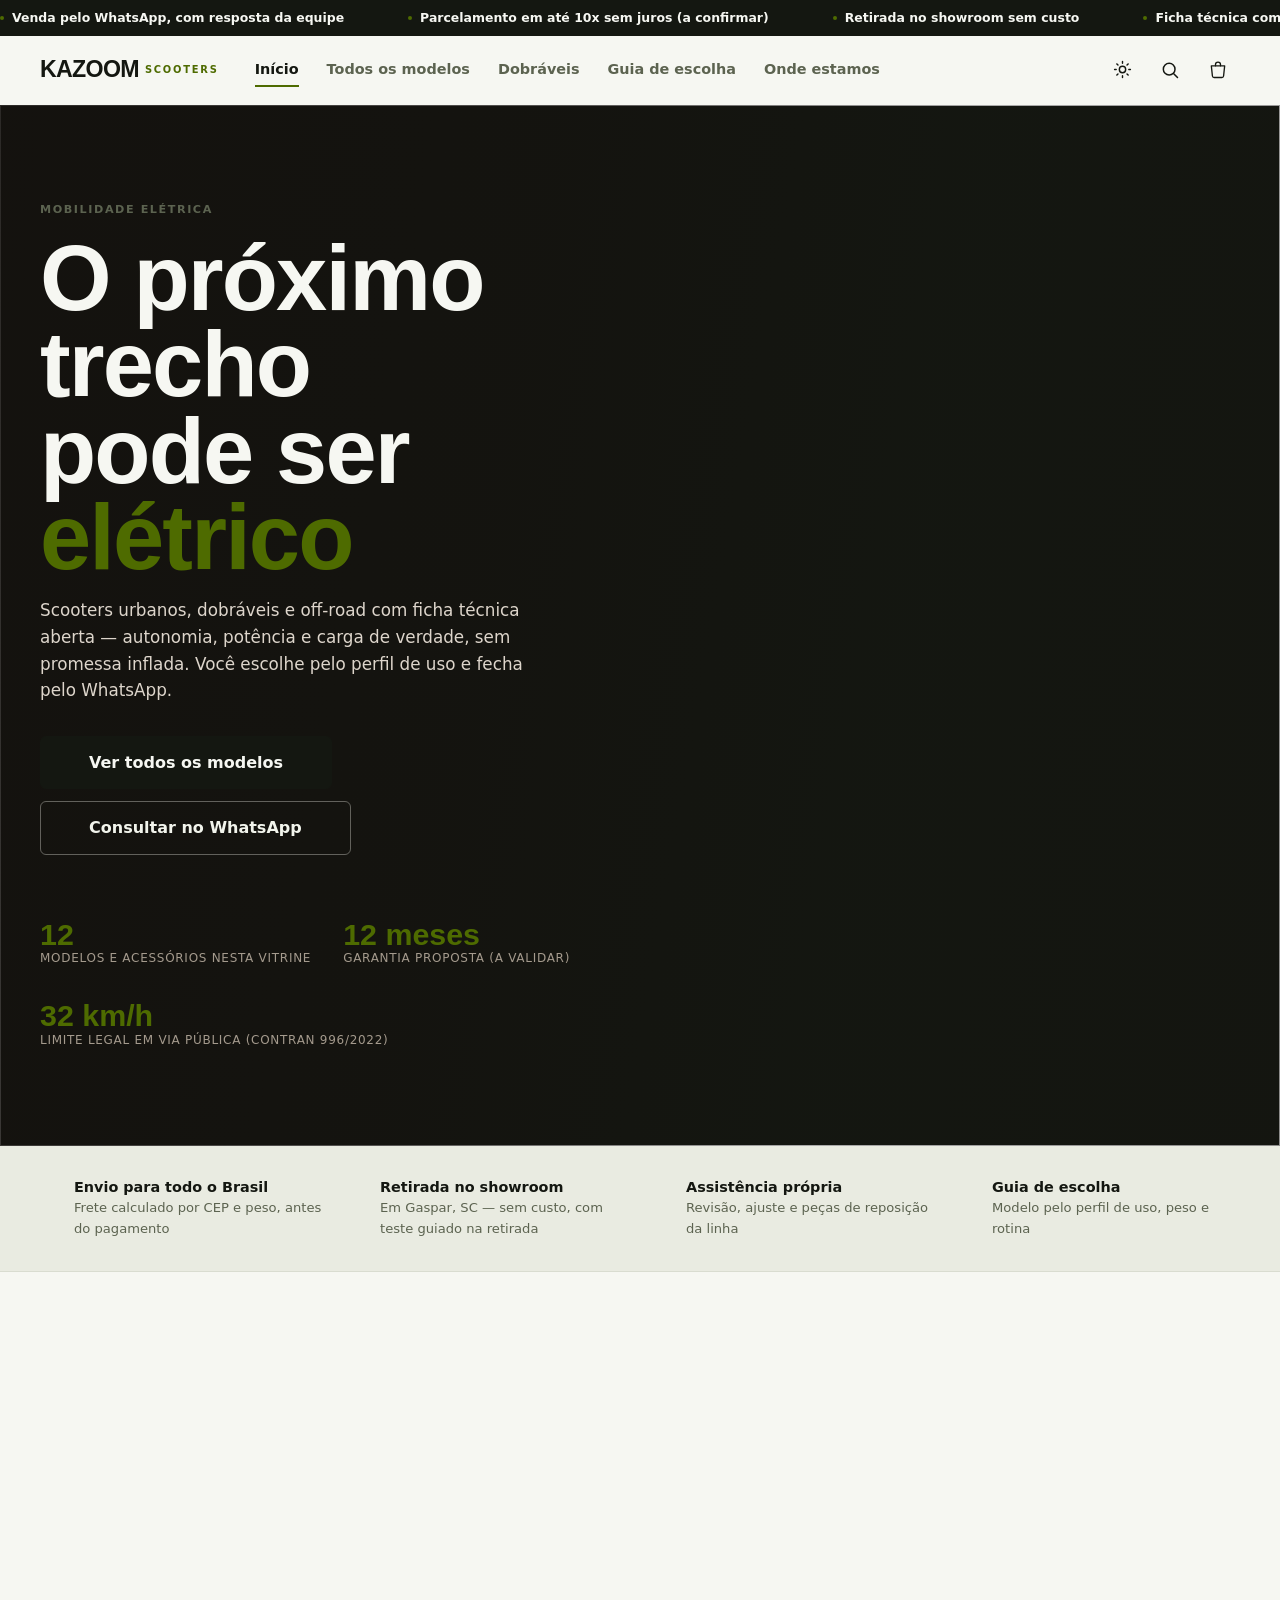
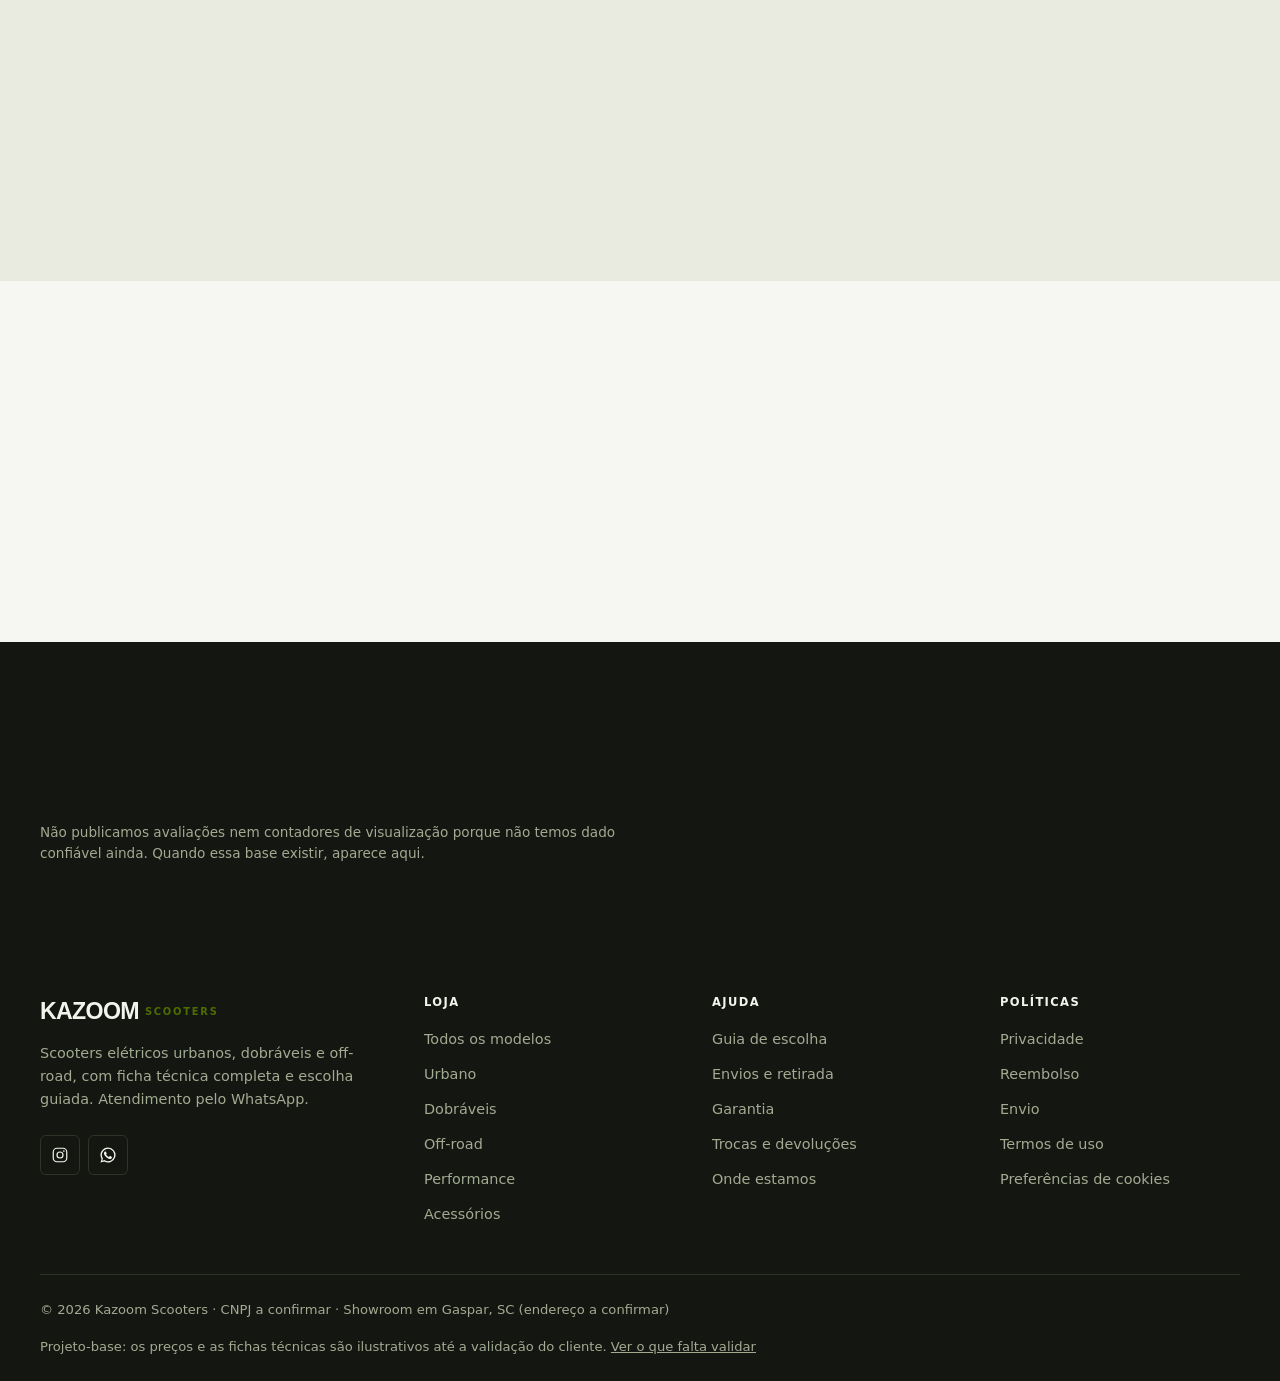
==== commit 5daf2bf9: "Update stylesheet link path in index.html" ====
--- a/index.html
+++ b/index.html
@@ -54,7 +54,7 @@
   }
   </script>
   <link rel="preload" as="style" href="https://fonts.googleapis.com/css2?family=Space+Grotesk:wght@500;600;700&family=Inter:wght@400;500;600;700&display=swap">
-  <link rel="stylesheet" href="css/kazoom.css">
+  <link rel="stylesheet" href="./kazoom.css">
   <link rel="icon" href="data:image/svg+xml,%3Csvg xmlns='http://www.w3.org/2000/svg' viewBox='0 0 64 64'%3E%3Crect width='64' height='64' rx='10' fill='%23141711'/%3E%3Ctext x='32' y='44' font-family='Arial,sans-serif' font-size='34' font-weight='700' text-anchor='middle' fill='%23c9f24b'%3EK%3C/text%3E%3C/svg%3E">
 </head>
 <body>
--- a/kazoom.css
+++ b/kazoom.css
@@ -0,0 +1,3181 @@
+/* ==========================================================================
+   KAZOOM SCOOTERS — vitrine de e-commerce
+   Design system + componentes. Ver VALIDAR.md para os dados pendentes.
+
+   Índice
+   01 Tokens          06 Botões e campos     11 PDP
+   02 Reset e base    07 Selos e chips       12 Seleção (WhatsApp)
+   03 Tipografia      08 Header e navegação  13 Rodapé
+   04 Layout          09 Home               14 Cookies (LGPD)
+   05 Utilidades      10 Catálogo            15 Responsivo
+   ========================================================================== */
+
+/* --------------------------------------------------------------------------
+   01. TOKENS — cores nomeadas por PAPEL, não por cor
+   --------------------------------------------------------------------------
+   Contraste conferido (WCAG AA, texto normal 4,5:1):
+     tinta #141711 sobre papel #F6F7F2 ....... 15,6:1
+     mudo  #5C6350 sobre papel #F6F7F2 .......  5,9:1
+     acento #4E6B00 sobre papel #F6F7F2 ......  5,5:1
+     branco sobre acento #4E6B00 .............  6,0:1
+   Modo escuro:
+     tinta #F2F4EC sobre papel #141711 ....... 14,9:1
+     mudo  #A3AA92 sobre papel #141711 .......  6,9:1
+     acento #C9F24B sobre papel #141711 ...... 11,9:1
+     texto sobre acento #141711 .............. 11,9:1
+   -------------------------------------------------------------------------- */
+:root {
+  color-scheme: light dark;
+
+  /* Superfícies e texto — modo claro (padrão) */
+  --tinta: #141711; /* ink: texto, botão primário, fundo escuro */
+  --papel: #f6f7f2; /* paper: fundo da página */
+  --pedra: #e9ebe1; /* stone: fundo atrás da foto do produto */
+  --linha: #d9dcd0; /* line: divisores decorativos */
+  --linha-forte: #79814d; /* line-forte: borda de campo e controle (3:1) */
+  --mudo: #5c6350; /* mute: texto secundário */
+  --acento: #4e6b00; /* accent: SÓ sinal. "volt" escurecido até 4.5:1 sobre papel */
+  --acento-lavado: #edf2d2; /* fundo de selo e de aviso */
+  --acento-texto: #ffffff; /* texto SOBRE acento */
+  --acento-inverso: #a3cf33; /* acento SOBRE superfície escura */
+  --branco: #ffffff; /* white: texto sobre tinta */
+  --campo: #ffffff; /* fundo de input */
+  --zap: #0f7a6d;
+  --zap-hover: #0c665b;
+
+  /* Texto secundário dentro de uma faixa de acento */
+  --sobre-acento: rgba(255, 255, 255, 0.93);
+  --sobre-acento-fraco: rgba(255, 255, 255, 0.78);
+  --sobre-acento-caixa: rgba(20, 23, 17, 0.22);
+
+  --sombra-1: 0 1px 2px rgba(20, 23, 17, 0.06);
+  --sombra-2: 0 8px 24px rgba(20, 23, 17, 0.1);
+  --sombra-3: 0 24px 60px rgba(20, 23, 17, 0.18);
+  --scrim: rgba(20, 23, 17, 0.55);
+
+  /* Superfície inversa: rodapé, painel de cookies, seleção */
+  --inverso: #141711;
+  --inverso-texto: #f2f4ec;
+  --inverso-linha: #2e3327;
+  --inverso-mudo: #a3aa92;
+
+  /* Tokens fixos: mesmos valores nos dois modos (sobre foto, faixa escura) */
+  --fixo-tinta: #141711;
+  --fixo-papel: #f6f7f2;
+  --fixo-branco: #ffffff;
+
+  /* Tipografia — 2 famílias: display + texto */
+  --fonte-display: "Space Grotesk", "Arial", sans-serif;
+  --fonte-texto: "Inter", system-ui, -apple-system, "Segoe UI", sans-serif;
+
+  /* Espaço: 4 · 8 · 12 · 16 · 24 · 32 · 48 · 64 · 96 · 128 */
+  --e1: 4px;
+  --e2: 8px;
+  --e3: 12px;
+  --e4: 16px;
+  --e5: 24px;
+  --e6: 32px;
+  --e7: 48px;
+  --e8: 64px;
+  --e9: 96px;
+  --e10: 128px;
+
+  /* Um raio só */
+  --r: 6px;
+  --r-cheio: 999px;
+
+  /* Grade */
+  --largura: 1280px;
+  --margem: 40px;
+  --header-h: 68px;
+  --header-h-rolado: 56px;
+  --header-h-mobile: 56px;
+
+  --transicao: 180ms cubic-bezier(0.4, 0, 0.2, 1);
+  --transicao-lenta: 320ms cubic-bezier(0.4, 0, 0.2, 1);
+}
+
+/* Modo escuro: a mesma coleção, com valores próprios.
+   O acento fica claro aqui, então o texto SOBRE acento precisa virar escuro —
+   é o bug clássico de "selo que some no escuro". */
+[data-tema="escuro"] {
+  --tinta: #f2f4ec;
+  --papel: #141711;
+  --pedra: #1d2119;
+  --linha: #2e3327;
+  --linha-forte: #667044;
+  --mudo: #a3aa92;
+  --acento: #c9f24b;
+  --acento-lavado: #26300c;
+  --acento-texto: #141711;
+  --acento-inverso: #c9f24b;
+  --branco: #141711;
+  --campo: #1d2119;
+
+  --sobre-acento: rgba(20, 23, 17, 0.78);
+  --sobre-acento-fraco: rgba(20, 23, 17, 0.62);
+  --sobre-acento-caixa: rgba(20, 23, 17, 0.16);
+
+  --sombra-1: 0 1px 2px rgba(0, 0, 0, 0.4);
+  --sombra-2: 0 8px 24px rgba(0, 0, 0, 0.5);
+  --sombra-3: 0 24px 60px rgba(0, 0, 0, 0.6);
+  --scrim: rgba(0, 0, 0, 0.7);
+
+  /* Superfície inversa no escuro: cinza distinto do fundo, para não sumir */
+  --inverso: #21261c;
+  --inverso-texto: #f2f4ec;
+  --inverso-linha: #34392c;
+  --inverso-mudo: #a3aa92;
+}
+
+/* --------------------------------------------------------------------------
+   02. RESET E BASE
+   -------------------------------------------------------------------------- */
+*,
+*::before,
+*::after {
+  box-sizing: border-box;
+}
+
+* {
+  margin: 0;
+  padding: 0;
+}
+
+html {
+  scroll-behavior: smooth;
+  scroll-padding-top: calc(var(--header-h) + 24px);
+  -webkit-text-size-adjust: 100%;
+}
+
+body {
+  font-family: var(--fonte-texto);
+  font-size: 16px;
+  line-height: 1.6;
+  color: var(--tinta);
+  background: var(--papel);
+  -webkit-font-smoothing: antialiased;
+  overflow-x: hidden;
+  transition: background var(--transicao), color var(--transicao);
+}
+
+body.travado {
+  overflow: hidden;
+}
+
+img,
+svg {
+  display: block;
+  max-width: 100%;
+}
+
+a {
+  color: inherit;
+  text-decoration: none;
+}
+
+button,
+input,
+select,
+textarea {
+  font: inherit;
+  color: inherit;
+}
+
+button {
+  background: none;
+  border: 0;
+  cursor: pointer;
+}
+
+ul,
+ol {
+  list-style: none;
+}
+
+summary {
+  cursor: pointer;
+  list-style: none;
+}
+
+summary::-webkit-details-marker {
+  display: none;
+}
+
+:focus-visible {
+  outline: 3px solid var(--acento);
+  outline-offset: 2px;
+  border-radius: 2px;
+}
+
+::selection {
+  background: var(--acento);
+  color: var(--fixo-branco);
+}
+
+[data-tema="escuro"] ::selection {
+  color: var(--fixo-tinta);
+}
+
+/* --------------------------------------------------------------------------
+   03. TIPOGRAFIA — estilos nomeados por função
+   -------------------------------------------------------------------------- */
+.display {
+  font-family: var(--fonte-display);
+  font-weight: 800;
+  line-height: 0.94;
+  letter-spacing: -0.02em;
+  text-wrap: balance;
+}
+
+.titulo-secao {
+  font-family: var(--fonte-display);
+  font-weight: 800;
+  font-size: clamp(1.75rem, 3.4vw, 2.75rem);
+  line-height: 1;
+  letter-spacing: -0.02em;
+  text-wrap: balance;
+}
+
+.titulo-produto {
+  font-family: var(--fonte-display);
+  font-weight: 700;
+  font-size: clamp(1.5rem, 2.6vw, 2.1rem);
+  line-height: 1.1;
+  letter-spacing: -0.015em;
+}
+
+.card-nome {
+  font-size: 0.95rem;
+  font-weight: 600;
+  line-height: 1.35;
+}
+
+.preco {
+  font-variant-numeric: tabular-nums;
+  font-weight: 700;
+  font-size: 1.05rem;
+  line-height: 1.3;
+}
+
+.preco-antigo {
+  font-size: 0.82rem;
+  font-weight: 400;
+  color: var(--mudo);
+  text-decoration: line-through;
+}
+
+.rotulo {
+  display: block;
+  font-size: 0.7rem;
+  font-weight: 700;
+  letter-spacing: 0.14em;
+  text-transform: uppercase;
+  color: var(--mudo);
+}
+
+.corpo-suave {
+  color: var(--mudo);
+}
+
+.pequeno {
+  font-size: 0.85rem;
+}
+
+.vis-oculto {
+  position: absolute;
+  width: 1px;
+  height: 1px;
+  padding: 0;
+  margin: -1px;
+  overflow: hidden;
+  clip: rect(0 0 0 0);
+  white-space: nowrap;
+  border: 0;
+}
+
+/* --------------------------------------------------------------------------
+   04. LAYOUT
+   -------------------------------------------------------------------------- */
+.container {
+  width: 100%;
+  max-width: var(--largura);
+  margin-inline: auto;
+  padding-inline: var(--margem);
+}
+
+.secao {
+  padding-block: var(--e9);
+}
+
+.secao--curta {
+  padding-block: var(--e8);
+}
+
+.secao--pedra {
+  background: var(--pedra);
+}
+
+.secao--escura {
+  background: var(--tinta);
+  color: var(--papel);
+}
+
+.secao--escura .corpo-suave,
+.secao--escura .rotulo {
+  color: var(--inverso-mudo);
+}
+
+.cabecalho-secao {
+  display: flex;
+  align-items: flex-end;
+  justify-content: space-between;
+  gap: var(--e5);
+  margin-bottom: var(--e7);
+  flex-wrap: wrap;
+}
+
+.cabecalho-secao p {
+  max-width: 54ch;
+  margin-top: var(--e2);
+}
+
+/* Grade de produtos: 4 no desktop, 2 no mobile */
+.grade {
+  display: grid;
+  gap: var(--e5) var(--e4);
+}
+
+.grade--4 {
+  grid-template-columns: repeat(4, 1fr);
+}
+
+.grade--3 {
+  grid-template-columns: repeat(3, 1fr);
+}
+
+.grade--2 {
+  grid-template-columns: repeat(2, 1fr);
+}
+
+/* --------------------------------------------------------------------------
+   05. UTILIDADES
+   -------------------------------------------------------------------------- */
+.pilha-1 {
+  display: grid;
+  gap: var(--e1);
+}
+.pilha-2 {
+  display: grid;
+  gap: var(--e2);
+}
+.pilha-3 {
+  display: grid;
+  gap: var(--e3);
+}
+.pilha-4 {
+  display: grid;
+  gap: var(--e4);
+}
+.pilha-5 {
+  display: grid;
+  gap: var(--e5);
+}
+.pilha-6 {
+  display: grid;
+  gap: var(--e6);
+}
+.pilha-7 {
+  display: grid;
+  gap: var(--e7);
+}
+
+.linha {
+  display: flex;
+  align-items: center;
+  gap: var(--e3);
+  flex-wrap: wrap;
+}
+
+.linha--fim {
+  justify-content: space-between;
+}
+
+.linha-forte {
+  display: flex;
+  align-items: center;
+  gap: var(--e2);
+}
+
+.empurra {
+  margin-left: auto;
+}
+
+.link-seta {
+  font-weight: 600;
+  font-size: 0.95rem;
+  white-space: nowrap;
+  display: inline-flex;
+  align-items: center;
+  gap: var(--e2);
+  border-bottom: 1px solid currentColor;
+  padding-bottom: 2px;
+}
+
+.link-seta::after {
+  content: "→";
+  transition: transform var(--transicao);
+}
+
+.link-seta:hover::after {
+  transform: translateX(4px);
+}
+
+.link-seta:hover {
+  color: var(--acento);
+}
+
+/* --------------------------------------------------------------------------
+   06. BOTÕES E CAMPOS
+   -------------------------------------------------------------------------- */
+.btn {
+  --btn-bg: var(--tinta);
+  --btn-fg: var(--papel);
+  --btn-bd: var(--tinta);
+  display: inline-flex;
+  align-items: center;
+  justify-content: center;
+  gap: var(--e2);
+  min-height: 44px;
+  padding: var(--e3) var(--e5);
+  background: var(--btn-bg);
+  color: var(--btn-fg);
+  border: 1px solid var(--btn-bd);
+  border-radius: var(--r);
+  font-size: 0.92rem;
+  font-weight: 600;
+  line-height: 1.2;
+  text-align: center;
+  transition: background var(--transicao), color var(--transicao),
+    border-color var(--transicao), transform var(--transicao);
+}
+
+.btn:hover {
+  --btn-bg: var(--acento);
+  --btn-bd: var(--acento);
+  --btn-fg: var(--acento-texto);
+}
+
+.btn:active {
+  transform: scale(0.985);
+}
+
+.btn--secundario {
+  --btn-bg: transparent;
+  --btn-fg: var(--tinta);
+  --btn-bd: var(--linha);
+}
+
+.btn--secundario:hover {
+  --btn-bg: var(--tinta);
+  --btn-bd: var(--tinta);
+  --btn-fg: var(--papel);
+}
+
+.btn--zap {
+  --btn-bg: var(--zap);
+  --btn-bd: var(--zap);
+  --btn-fg: #ffffff;
+}
+
+.btn--zap:hover {
+  --btn-bg: var(--zap-hover);
+  --btn-bd: var(--zap-hover);
+  --btn-fg: #ffffff;
+}
+
+.btn--fantasma {
+  --btn-bg: transparent;
+  --btn-fg: var(--tinta);
+  --btn-bd: transparent;
+  border-bottom: 1px solid currentColor;
+  border-radius: 0;
+  padding-inline: 0;
+  min-height: 32px;
+}
+
+.btn--fantasma:hover {
+  --btn-bg: transparent;
+  --btn-fg: var(--acento);
+  --btn-bd: transparent;
+}
+
+.btn--bloco {
+  width: 100%;
+}
+
+.btn--grande {
+  min-height: 52px;
+  padding: var(--e4) var(--e7);
+  font-size: 1rem;
+}
+
+.btn[disabled],
+.btn[aria-disabled="true"] {
+  opacity: 0.45;
+  cursor: not-allowed;
+  pointer-events: none;
+}
+
+.btn svg {
+  width: 18px;
+  height: 18px;
+  flex-shrink: 0;
+}
+
+.campo {
+  display: grid;
+  gap: var(--e2);
+}
+
+.campo label {
+  font-size: 0.8rem;
+  font-weight: 700;
+  letter-spacing: 0.02em;
+}
+
+.campo input,
+.campo select,
+.campo textarea,
+.campo-busca input {
+  width: 100%;
+  min-height: 44px;
+  padding: var(--e3) var(--e4);
+  background: var(--campo);
+  border: 1px solid var(--linha-forte);
+  border-radius: var(--r);
+  font-size: 0.95rem;
+  transition: border-color var(--transicao), box-shadow var(--transicao);
+}
+
+.campo textarea {
+  resize: vertical;
+  min-height: 128px;
+}
+
+.campo input:focus,
+.campo select:focus,
+.campo textarea:focus {
+  outline: none;
+  border-color: var(--acento);
+  box-shadow: 0 0 0 3px var(--acento-lavado);
+}
+
+.campo--erro input,
+.campo--erro select,
+.campo--erro textarea {
+  border-color: var(--perigo, #b4231c);
+}
+
+.campo__erro {
+  font-size: 0.8rem;
+  font-weight: 600;
+  color: var(--perigo, #b4231c);
+}
+
+.check {
+  display: flex;
+  align-items: flex-start;
+  gap: var(--e3);
+  font-size: 0.9rem;
+  cursor: pointer;
+}
+
+.check input {
+  width: 18px;
+  height: 18px;
+  margin-top: 2px;
+  accent-color: var(--tinta);
+  flex-shrink: 0;
+  cursor: pointer;
+}
+
+/* --------------------------------------------------------------------------
+   07. SELOS E CHIPS
+   -------------------------------------------------------------------------- */
+.selo {
+  display: inline-flex;
+  align-items: center;
+  gap: var(--e1);
+  padding: 4px var(--e2);
+  border-radius: var(--r);
+  background: var(--tinta);
+  color: var(--papel);
+  font-size: 0.68rem;
+  font-weight: 700;
+  letter-spacing: 0.08em;
+  text-transform: uppercase;
+}
+
+.selo--acento {
+  background: var(--acento);
+  color: var(--acento-texto);
+}
+
+.selo--lavado {
+  background: var(--acento-lavado);
+  color: var(--tinta);
+}
+
+.selo--esgotado {
+  background: var(--pedra);
+  color: var(--mudo);
+}
+
+.chip {
+  display: inline-flex;
+  align-items: center;
+  justify-content: center;
+  min-height: 40px;
+  padding: var(--e2) var(--e4);
+  background: transparent;
+  border: 1px solid var(--linha);
+  border-radius: var(--r);
+  font-size: 0.88rem;
+  font-weight: 600;
+  color: var(--tinta);
+  transition: all var(--transicao);
+}
+
+.chip:hover {
+  border-color: var(--tinta);
+}
+
+.chip[aria-pressed="true"] {
+  background: var(--tinta);
+  border-color: var(--tinta);
+  color: var(--papel);
+}
+
+.chip[disabled] {
+  opacity: 0.35;
+  cursor: not-allowed;
+  text-decoration: line-through;
+}
+
+.chips {
+  display: flex;
+  flex-wrap: wrap;
+  gap: var(--e2);
+}
+
+/* --------------------------------------------------------------------------
+   08. HEADER E NAVEGAÇÃO
+   -------------------------------------------------------------------------- */
+.faixa-anuncio {
+  background: var(--tinta);
+  color: var(--papel);
+  font-size: 0.78rem;
+  font-weight: 600;
+  overflow: hidden;
+}
+
+.faixa-anuncio__fita {
+  display: flex;
+  gap: var(--e8);
+  padding: var(--e2) 0;
+  white-space: nowrap;
+  width: max-content;
+  animation: correr 34s linear infinite;
+}
+
+.faixa-anuncio:hover .faixa-anuncio__fita,
+.faixa-anuncio:focus-within .faixa-anuncio__fita {
+  animation-play-state: paused;
+}
+
+.faixa-anuncio__item {
+  display: inline-flex;
+  align-items: center;
+  gap: var(--e2);
+}
+
+.faixa-anuncio__item::before {
+  content: "";
+  width: 4px;
+  height: 4px;
+  border-radius: 50%;
+  background: var(--acento);
+  flex-shrink: 0;
+}
+
+@keyframes correr {
+  from {
+    transform: translateX(0);
+  }
+  to {
+    transform: translateX(-50%);
+  }
+}
+
+.header {
+  position: sticky;
+  top: 0;
+  z-index: 80;
+  background: var(--papel);
+  border-bottom: 1px solid transparent;
+  transition: border-color var(--transicao), box-shadow var(--transicao);
+}
+
+.header[data-rolado="true"] {
+  border-bottom-color: var(--linha);
+  box-shadow: var(--sombra-1);
+}
+
+.header__interno {
+  height: var(--header-h);
+  display: flex;
+  align-items: center;
+  gap: var(--e5);
+  transition: height var(--transicao);
+}
+
+.header[data-rolado="true"] .header__interno {
+  height: var(--header-h-rolado);
+}
+
+.logo {
+  display: flex;
+  align-items: baseline;
+  gap: 6px;
+  font-family: var(--fonte-display);
+  font-weight: 800;
+  font-size: 1.45rem;
+  letter-spacing: -0.03em;
+  text-transform: uppercase;
+  flex-shrink: 0;
+}
+
+.logo__sub {
+  font-family: var(--fonte-texto);
+  font-size: 0.62rem;
+  font-weight: 700;
+  letter-spacing: 0.18em;
+  color: var(--acento);
+  align-self: center;
+}
+
+.nav {
+  display: flex;
+  align-items: center;
+  gap: var(--e1);
+}
+
+.nav__link {
+  display: block;
+  padding: var(--e2) var(--e3);
+  font-size: 0.9rem;
+  font-weight: 600;
+  color: var(--mudo);
+  border-radius: var(--r);
+  transition: color var(--transicao);
+  position: relative;
+}
+
+.nav__link:hover {
+  color: var(--tinta);
+}
+
+.nav__link[aria-current="page"] {
+  color: var(--tinta);
+}
+
+.nav__link[aria-current="page"]::after {
+  content: "";
+  position: absolute;
+  left: var(--e3);
+  right: var(--e3);
+  bottom: 2px;
+  height: 2px;
+  background: var(--acento);
+}
+
+.header__acoes {
+  display: flex;
+  align-items: center;
+  gap: var(--e1);
+  margin-left: auto;
+}
+
+.icone-btn {
+  position: relative;
+  width: 44px;
+  height: 44px;
+  display: grid;
+  place-items: center;
+  border-radius: var(--r);
+  color: var(--tinta);
+  transition: background var(--transicao);
+}
+
+.icone-btn:hover {
+  background: var(--pedra);
+}
+
+.icone-btn svg {
+  width: 20px;
+  height: 20px;
+}
+
+.contador {
+  position: absolute;
+  top: 4px;
+  right: 2px;
+  min-width: 18px;
+  height: 18px;
+  padding: 0 5px;
+  display: grid;
+  place-items: center;
+  background: var(--acento);
+  color: var(--acento-texto);
+  border-radius: var(--r-cheio);
+  font-size: 0.66rem;
+  font-weight: 800;
+  border: 2px solid var(--papel);
+  font-variant-numeric: tabular-nums;
+}
+
+.contador[data-vazio="true"] {
+  display: none;
+}
+
+/* Tema */
+.btn-tema {
+  width: 44px;
+  height: 44px;
+  display: grid;
+  place-items: center;
+  border-radius: var(--r);
+  color: var(--tinta);
+  transition: background var(--transicao);
+}
+
+.btn-tema:hover {
+  background: var(--pedra);
+}
+
+.btn-tema svg {
+  width: 19px;
+  height: 19px;
+}
+
+[data-tema="escuro"] .icone-sol,
+[data-tema="escuro"] .btn-tema .icone-lua {
+  display: none;
+}
+
+:not([data-tema="escuro"]) .icone-lua {
+  display: none;
+}
+
+/* Painéis (menu, busca, seleção) */
+.painel {
+  position: fixed;
+  inset: 0;
+  z-index: 120;
+  display: none;
+}
+
+.painel.aberto {
+  display: block;
+}
+
+.painel__fundo {
+  position: absolute;
+  inset: 0;
+  background: var(--scrim);
+  border: 0;
+  width: 100%;
+  animation: aparecer 160ms ease;
+}
+
+.painel__corpo {
+  position: absolute;
+  top: 0;
+  right: 0;
+  bottom: 0;
+  width: min(440px, 100vw);
+  background: var(--papel);
+  border-left: 1px solid var(--linha);
+  display: flex;
+  flex-direction: column;
+  animation: entrar-direita var(--transicao-lenta);
+}
+
+.painel__topo {
+  display: flex;
+  align-items: center;
+  justify-content: space-between;
+  gap: var(--e3);
+  padding: var(--e4) var(--e5);
+  border-bottom: 1px solid var(--linha);
+  min-height: 68px;
+}
+
+.painel__titulo {
+  font-family: var(--fonte-display);
+  font-weight: 800;
+  font-size: 1.15rem;
+  text-transform: uppercase;
+}
+
+.painel__conteudo {
+  flex: 1;
+  overflow-y: auto;
+  padding: var(--e5);
+}
+
+.painel__base {
+  border-top: 1px solid var(--linha);
+  padding: var(--e4) var(--e5);
+  padding-bottom: max(var(--e4), env(safe-area-inset-bottom));
+  background: var(--pedra);
+}
+
+@keyframes aparecer {
+  from {
+    opacity: 0;
+  }
+}
+
+@keyframes entrar-direita {
+  from {
+    transform: translateX(100%);
+  }
+}
+
+/* Menu mobile */
+.menu-painel__lista {
+  display: grid;
+}
+
+.menu-painel__link {
+  display: flex;
+  align-items: center;
+  justify-content: space-between;
+  gap: var(--e3);
+  padding: var(--e4) 0;
+  border-bottom: 1px solid var(--linha);
+  font-family: var(--fonte-display);
+  font-weight: 700;
+  font-size: 1.2rem;
+}
+
+.menu-painel__link span {
+  font-family: var(--fonte-texto);
+  font-size: 0.78rem;
+  font-weight: 600;
+  color: var(--mudo);
+}
+
+/* Busca */
+.busca-painel__campo {
+  position: relative;
+  display: flex;
+  align-items: center;
+  border-bottom: 1px solid var(--linha);
+}
+
+.busca-painel__campo input {
+  width: 100%;
+  min-height: 56px;
+  padding: var(--e3) 0;
+  background: transparent;
+  border: 0;
+  font-size: 1.1rem;
+}
+
+.busca-painel__campo input:focus {
+  outline: none;
+}
+
+.sugestoes {
+  display: flex;
+  flex-wrap: wrap;
+  gap: var(--e2);
+  margin-top: var(--e4);
+}
+
+/* --------------------------------------------------------------------------
+   09. HOME
+   -------------------------------------------------------------------------- */
+
+/* Hero editorial: tela cheia, texto no terço esquerdo */
+.hero {
+  position: relative;
+  background: var(--tinta);
+  color: var(--papel);
+  overflow: hidden;
+  min-height: clamp(560px, 78vh, 780px);
+  display: grid;
+  align-items: center;
+  isolation: isolate;
+}
+
+.hero__fundo {
+  position: absolute;
+  inset: 0;
+  z-index: -2;
+  object-fit: cover;
+  width: 100%;
+  height: 100%;
+}
+
+.hero__scrim {
+  position: absolute;
+  inset: 0;
+  z-index: -1;
+  background: linear-gradient(
+    100deg,
+    rgba(20, 17, 14, 0.86) 0%,
+    rgba(20, 17, 14, 0.62) 38%,
+    rgba(20, 17, 14, 0.12) 68%,
+    rgba(20, 17, 14, 0.3) 100%
+  );
+}
+
+[data-tema="escuro"] .hero__scrim {
+  background: linear-gradient(
+    100deg,
+    rgba(0, 0, 0, 0.9) 0%,
+    rgba(0, 0, 0, 0.66) 38%,
+    rgba(0, 0, 0, 0.2) 68%,
+    rgba(0, 0, 0, 0.4) 100%
+  );
+}
+
+.hero__conteudo {
+  padding-block: var(--e9);
+  max-width: 60ch;
+}
+
+.hero__titulo {
+  font-size: clamp(2.75rem, 7.5vw, 5.75rem);
+  margin-block: var(--e4);
+}
+
+.hero__titulo em {
+  font-style: normal;
+  color: var(--acento);
+}
+
+.hero__texto {
+  font-size: 1.05rem;
+  color: #ddd5cb;
+  max-width: 46ch;
+  margin-bottom: var(--e6);
+}
+
+[data-tema="escuro"] .hero__texto {
+  color: #cbc2b6;
+}
+
+.hero__selos {
+  display: flex;
+  gap: var(--e6);
+  margin-top: var(--e8);
+  flex-wrap: wrap;
+}
+
+/* CTAs do hero: dividem a linha no desktop e viram bloco pareado no celular,
+   para nenhum dos dois ficar com a largura de um dedo. */
+.hero__acoes {
+  display: flex;
+  align-items: center;
+  gap: var(--e3);
+  flex-wrap: wrap;
+}
+
+.hero__acoes .btn {
+  min-width: 200px;
+}
+
+@media (max-width: 560px) {
+  .hero__acoes {
+    display: grid;
+    grid-template-columns: 1fr;
+  }
+
+  .hero__acoes .btn {
+    min-width: 0;
+    width: 100%;
+  }
+}
+
+.hero__selo-num {
+  font-family: var(--fonte-display);
+  font-weight: 800;
+  font-size: 1.9rem;
+  line-height: 1;
+  color: var(--acento);
+}
+
+.hero__selo-txt {
+  font-size: 0.75rem;
+  letter-spacing: 0.06em;
+  text-transform: uppercase;
+  color: #a49a8d;
+}
+
+/* Arte mobile: própria, não recorte do desktop */
+.hero__arte-mobile {
+  display: none;
+}
+
+/* Faixa de benefícios com número real */
+.faixa-beneficios {
+  border-bottom: 1px solid var(--linha);
+  background: var(--pedra);
+}
+
+.faixa-beneficios__grade {
+  display: grid;
+  grid-template-columns: repeat(4, 1fr);
+  gap: var(--e5);
+  padding-block: var(--e6);
+}
+
+.beneficio {
+  display: flex;
+  align-items: flex-start;
+  gap: var(--e3);
+}
+
+.beneficio__icone {
+  width: 22px;
+  height: 22px;
+  flex-shrink: 0;
+  color: var(--acento);
+  margin-top: 2px;
+}
+
+.beneficio__titulo {
+  font-size: 0.9rem;
+  font-weight: 700;
+  line-height: 1.3;
+}
+
+.beneficio__txt {
+  font-size: 0.82rem;
+  color: var(--mudo);
+}
+
+/* Navegação visual: círculos de categoria */
+.bolhas {
+  display: flex;
+  gap: var(--e5);
+  overflow-x: auto;
+  scroll-snap-type: x mandatory;
+  padding-bottom: var(--e3);
+  scrollbar-width: none;
+}
+
+.bolhas::-webkit-scrollbar {
+  display: none;
+}
+
+.bolha {
+  flex: 0 0 auto;
+  width: 104px;
+  text-align: center;
+  scroll-snap-align: start;
+}
+
+.bolha__foto {
+  width: 104px;
+  height: 104px;
+  border-radius: 50%;
+  overflow: hidden;
+  background: var(--pedra);
+  border: 1px solid var(--linha);
+  margin-bottom: var(--e2);
+  transition: transform var(--transicao), border-color var(--transicao);
+}
+
+.bolha__foto img {
+  width: 100%;
+  height: 100%;
+  object-fit: cover;
+}
+
+.bolha:hover .bolha__foto {
+  transform: scale(1.04);
+  border-color: var(--acento);
+}
+
+.bolha__nome {
+  font-size: 0.82rem;
+  font-weight: 700;
+  line-height: 1.25;
+}
+
+.bolha__qtd {
+  font-size: 0.72rem;
+  color: var(--mudo);
+}
+
+/* Cartão de produto */
+.card {
+  position: relative;
+  display: flex;
+  flex-direction: column;
+  background: transparent;
+}
+
+.card__midia {
+  position: relative;
+  display: block;
+  aspect-ratio: 3 / 4;
+  background: var(--pedra);
+  border-radius: var(--r);
+  overflow: hidden;
+}
+
+.card__img {
+  position: absolute;
+  inset: 0;
+  width: 100%;
+  height: 100%;
+  object-fit: cover;
+  transition: opacity var(--transicao-lenta), transform 500ms var(--transicao);
+}
+
+.card__img--dupla {
+  opacity: 0;
+}
+
+/* 2ª foto no hover (desktop) */
+@media (hover: hover) {
+  .card:hover .card__img--frente {
+    opacity: 0;
+  }
+  .card:hover .card__img--dupla {
+    opacity: 1;
+  }
+}
+
+.card__selos {
+  position: absolute;
+  top: var(--e3);
+  left: var(--e3);
+  display: flex;
+  flex-direction: column;
+  align-items: flex-start;
+  gap: var(--e1);
+  z-index: 2;
+}
+
+.card__fav {
+  position: absolute;
+  top: var(--e2);
+  right: var(--e2);
+  width: 40px;
+  height: 40px;
+  display: grid;
+  place-items: center;
+  border-radius: 50%;
+  background: var(--campo);
+  color: var(--mudo);
+  box-shadow: var(--sombra-1);
+  z-index: 2;
+  transition: color var(--transicao), transform var(--transicao);
+}
+
+.card__fav:hover {
+  transform: scale(1.08);
+}
+
+.card__fav[aria-pressed="true"] {
+  color: var(--acento);
+}
+
+.card__fav svg {
+  width: 18px;
+  height: 18px;
+}
+
+.card__corpo {
+  display: grid;
+  gap: 2px;
+  padding-top: var(--e3);
+}
+
+.card__cat {
+  font-size: 0.7rem;
+  font-weight: 700;
+  letter-spacing: 0.1em;
+  text-transform: uppercase;
+  color: var(--mudo);
+}
+
+.card__nome {
+  font-size: 0.95rem;
+  font-weight: 600;
+  line-height: 1.35;
+}
+
+.card__nome a:hover {
+  color: var(--acento);
+}
+
+.card__precos {
+  display: flex;
+  align-items: baseline;
+  gap: var(--e2);
+  flex-wrap: wrap;
+  margin-top: 2px;
+}
+
+.card__parcelas {
+  font-size: 0.78rem;
+  color: var(--mudo);
+  font-variant-numeric: tabular-nums;
+}
+
+.card__acoes {
+  display: flex;
+  gap: var(--e2);
+  padding-top: var(--e3);
+  margin-top: var(--e2);
+  border-top: 1px solid var(--linha);
+  opacity: 0;
+  transform: translateY(4px);
+  transition: opacity var(--transicao), transform var(--transicao);
+}
+
+.card:hover .card__acoes,
+.card:focus-within .card__acoes {
+  opacity: 1;
+  transform: translateY(0);
+}
+
+.card__zap {
+  flex: 1;
+  min-height: 40px;
+  padding: var(--e2) var(--e3);
+  font-size: 0.82rem;
+}
+
+/* Adição rápida por tamanho (a decisive em moda) */
+.tamanhos-rapidos {
+  display: flex;
+  flex-wrap: wrap;
+  gap: var(--e1);
+}
+
+.tamanho-rapido {
+  min-width: 36px;
+  min-height: 36px;
+  padding: 0 var(--e2);
+  border: 1px solid var(--linha);
+  border-radius: var(--r);
+  background: var(--campo);
+  font-size: 0.78rem;
+  font-weight: 700;
+  color: var(--tinta);
+  font-variant-numeric: tabular-nums;
+  transition: all var(--transicao);
+}
+
+.tamanho-rapido:hover {
+  border-color: var(--tinta);
+}
+
+.tamanho-rapido[disabled] {
+  opacity: 0.32;
+  cursor: not-allowed;
+  text-decoration: line-through;
+}
+
+.tamanho-rapido[aria-pressed="true"] {
+  background: var(--tinta);
+  border-color: var(--tinta);
+  color: var(--papel);
+}
+
+/* Bloco de história (loja física) */
+.historia {
+  display: grid;
+  grid-template-columns: 1fr 1fr;
+  gap: var(--e8);
+  align-items: center;
+}
+
+.historia__arte {
+  aspect-ratio: 4 / 5;
+  border-radius: var(--r);
+  overflow: hidden;
+  background: var(--pedra);
+}
+
+.historia__arte img {
+  width: 100%;
+  height: 100%;
+  object-fit: cover;
+}
+
+/* Número de seguidores: dado real */
+.prova-seguidores {
+  display: grid;
+  grid-template-columns: repeat(3, 1fr);
+  gap: var(--e6);
+  text-align: center;
+}
+
+.prova__num {
+  font-family: var(--fonte-display);
+  font-weight: 800;
+  font-size: clamp(2.25rem, 5vw, 3.5rem);
+  line-height: 1;
+  color: var(--acento);
+}
+
+.prova__txt {
+  font-size: 0.78rem;
+  letter-spacing: 0.08em;
+  text-transform: uppercase;
+  color: var(--inverso-mudo);
+  margin-top: var(--e2);
+}
+
+/* Faixa de contato (WhatsApp + balcão) */
+.faixa-contato {
+  display: grid;
+  grid-template-columns: 1.2fr 1fr;
+  gap: var(--e8);
+  align-items: center;
+  background: var(--acento);
+  color: var(--acento-texto);
+  border-radius: var(--r);
+  padding: var(--e8);
+}
+
+.faixa-contato .rotulo {
+  color: var(--sobre-acento-fraco);
+}
+
+.faixa-contato__titulo {
+  font-family: var(--fonte-display);
+  font-weight: 800;
+  font-size: clamp(1.75rem, 3.6vw, 2.75rem);
+  line-height: 1;
+  margin-block: var(--e3) var(--e4);
+  color: var(--acento-texto);
+}
+
+.faixa-contato__txt {
+  color: var(--sobre-acento);
+  max-width: 44ch;
+  margin-bottom: var(--e5);
+  font-size: 1rem;
+}
+
+.faixa-contato .btn {
+  --btn-bg: var(--fixo-branco);
+  --btn-fg: var(--fixo-tinta);
+  --btn-bd: var(--fixo-branco);
+}
+
+.faixa-contato .btn:hover {
+  --btn-bg: var(--fixo-tinta);
+  --btn-fg: var(--fixo-branco);
+  --btn-bd: var(--fixo-tinta);
+}
+
+.faixa-contato__dados {
+  display: grid;
+  gap: var(--e4);
+  padding: var(--e5);
+  background: var(--sobre-acento-caixa);
+  border-radius: var(--r);
+}
+
+.faixa-contato__dados dt {
+  font-size: 0.7rem;
+  font-weight: 700;
+  letter-spacing: 0.12em;
+  text-transform: uppercase;
+  color: var(--sobre-acento-fraco);
+  margin-bottom: 2px;
+}
+
+.faixa-contato__dados dd {
+  font-size: 0.98rem;
+  font-weight: 600;
+  color: var(--acento-texto);
+}
+
+/* Tiles editoriais no meio do grid */
+.tile-editorial {
+  position: relative;
+  display: flex;
+  flex-direction: column;
+  justify-content: flex-end;
+  min-height: 100%;
+  border-radius: var(--r);
+  overflow: hidden;
+  padding: var(--e5);
+  color: var(--fixo-branco);
+  isolation: isolate;
+  background: var(--tinta);
+}
+
+.tile-editorial img {
+  position: absolute;
+  inset: 0;
+  z-index: -2;
+  width: 100%;
+  height: 100%;
+  object-fit: cover;
+}
+
+.tile-editorial::after {
+  content: "";
+  position: absolute;
+  inset: 0;
+  z-index: -1;
+  background: linear-gradient(
+    to top,
+    rgba(20, 17, 14, 0.88),
+    rgba(20, 17, 14, 0.1) 70%
+  );
+}
+
+.tile-editorial__titulo {
+  font-family: var(--fonte-display);
+  font-weight: 800;
+  font-size: 1.5rem;
+  line-height: 1;
+  text-transform: uppercase;
+}
+
+/* --------------------------------------------------------------------------
+   10. CATÁLOGO
+   -------------------------------------------------------------------------- */
+.layout-catalogo {
+  display: grid;
+  grid-template-columns: 248px 1fr;
+  gap: var(--e8);
+  align-items: start;
+  padding-bottom: var(--e9);
+}
+
+.filtros {
+  position: sticky;
+  top: calc(var(--header-h) + var(--e5));
+  display: grid;
+  gap: var(--e6);
+  max-height: calc(100vh - var(--header-h) - var(--e7));
+  overflow-y: auto;
+  padding-right: var(--e2);
+}
+
+.filtro__grupo {
+  display: grid;
+  gap: var(--e3);
+}
+
+.filtro__titulo {
+  font-size: 0.72rem;
+  font-weight: 800;
+  letter-spacing: 0.12em;
+  text-transform: uppercase;
+  color: var(--mudo);
+}
+
+.filtro__contagem {
+  font-weight: 400;
+  color: var(--mudo);
+  text-transform: none;
+  letter-spacing: 0;
+}
+
+.barra-catalogo {
+  display: flex;
+  align-items: center;
+  justify-content: space-between;
+  gap: var(--e4);
+  flex-wrap: wrap;
+  padding-bottom: var(--e5);
+  margin-bottom: var(--e5);
+  border-bottom: 1px solid var(--linha);
+}
+
+.barra-catalogo__info {
+  font-size: 0.9rem;
+  color: var(--mudo);
+}
+
+.barra-catalogo__info strong {
+  color: var(--tinta);
+}
+
+.ordenar {
+  display: flex;
+  align-items: center;
+  gap: var(--e2);
+  font-size: 0.85rem;
+}
+
+.ordenar select {
+  min-height: 40px;
+  padding: var(--e2) var(--e3);
+  background: var(--campo);
+  border: 1px solid var(--linha-forte);
+  border-radius: var(--r);
+  font-size: 0.85rem;
+  cursor: pointer;
+}
+
+.ordenar select:focus {
+  outline: none;
+  border-color: var(--acento);
+}
+
+.btn-filtros-mobile {
+  display: none;
+}
+
+/* Estado vazio */
+.estado-vazio {
+  grid-column: 1 / -1;
+  text-align: center;
+  padding: var(--e9) var(--e5);
+  border: 1px dashed var(--linha);
+  border-radius: var(--r);
+}
+
+.estado-vazio h3 {
+  font-family: var(--fonte-display);
+  font-weight: 800;
+  font-size: 1.5rem;
+  text-transform: uppercase;
+  margin-bottom: var(--e2);
+}
+
+.estado-vazio p {
+  color: var(--mudo);
+  margin-bottom: var(--e5);
+}
+
+/* Carregar mais */
+.carregar-mais {
+  display: flex;
+  flex-direction: column;
+  align-items: center;
+  gap: var(--e3);
+  padding-top: var(--e7);
+}
+
+/* --------------------------------------------------------------------------
+   11. PDP
+   -------------------------------------------------------------------------- */
+.pdp {
+  display: grid;
+  grid-template-columns: 1.1fr 1fr;
+  gap: var(--e8);
+  align-items: start;
+  padding-bottom: var(--e9);
+}
+
+.pdp__galeria {
+  position: sticky;
+  top: calc(var(--header-h) + var(--e5));
+  display: grid;
+  gap: var(--e3);
+}
+
+.pdp__foto {
+  position: relative;
+  aspect-ratio: 3 / 4;
+  background: var(--pedra);
+  border-radius: var(--r);
+  overflow: hidden;
+}
+
+.pdp__foto img {
+  position: absolute;
+  inset: 0;
+  width: 100%;
+  height: 100%;
+  object-fit: cover;
+  transition: opacity var(--transicao);
+}
+
+.pdp__miniaturas {
+  display: grid;
+  grid-template-columns: repeat(4, 1fr);
+  gap: var(--e3);
+}
+
+.pdp__miniatura {
+  aspect-ratio: 3 / 4;
+  border: 2px solid transparent;
+  border-radius: var(--r);
+  overflow: hidden;
+  background: var(--pedra);
+  padding: 0;
+}
+
+.pdp__miniatura img {
+  width: 100%;
+  height: 100%;
+  object-fit: cover;
+}
+
+.pdp__miniatura[aria-selected="true"] {
+  border-color: var(--tinta);
+}
+
+.pdp__coluna {
+  display: grid;
+  gap: var(--e5);
+}
+
+.pdp__preco-linha {
+  display: flex;
+  align-items: baseline;
+  gap: var(--e3);
+  flex-wrap: wrap;
+}
+
+.pdp__preco {
+  font-size: 2rem;
+  font-weight: 800;
+  font-variant-numeric: tabular-nums;
+  line-height: 1;
+}
+
+.pdp__condicoes {
+  display: grid;
+  gap: 2px;
+  font-size: 0.9rem;
+  color: var(--mudo);
+}
+
+.pdp__condicoes strong {
+  color: var(--tinta);
+  font-weight: 700;
+}
+
+/* Aviso de preço ilustrativo: obligation do guia (fato vs. ilustração) */
+.aviso-ilustrativo {
+  display: flex;
+  align-items: flex-start;
+  gap: var(--e2);
+  padding: var(--e3) var(--e4);
+  background: var(--acento-lavado);
+  border-left: 3px solid var(--acento);
+  border-radius: var(--r);
+  font-size: 0.84rem;
+  line-height: 1.45;
+}
+
+.aviso-ilustrativo svg {
+  width: 16px;
+  height: 16px;
+  flex-shrink: 0;
+  margin-top: 3px;
+  color: var(--acento);
+}
+
+/* Ficha rápida: os números que decidem a compra no nicho técnico.
+   Grid de tiles, sem acento — é informação, não propaganda. */
+.ficha-rapida {
+  display: grid;
+  grid-template-columns: repeat(3, 1fr);
+  gap: var(--e2);
+}
+
+.ficha-rapida__item {
+  display: grid;
+  gap: 2px;
+  padding: var(--e3);
+  background: var(--pedra);
+  border-radius: var(--r);
+}
+
+.ficha-rapida__rotulo {
+  font-size: 0.72rem;
+  font-weight: 600;
+  letter-spacing: 0.06em;
+  text-transform: uppercase;
+  color: var(--mudo);
+}
+
+.ficha-rapida__valor {
+  font-family: var(--fonte-display);
+  font-size: 0.92rem;
+  font-weight: 600;
+  line-height: 1.35;
+  font-variant-numeric: tabular-nums;
+}
+
+/* Ficha técnica completa (acordeão): tabela rotulada por linha */
+.ficha-tabela {
+  display: grid;
+  gap: var(--e1);
+}
+
+.ficha-tabela__linha {
+  display: grid;
+  grid-template-columns: 160px 1fr;
+  gap: var(--e4);
+  padding-block: var(--e2);
+  border-bottom: 1px solid var(--linha);
+}
+
+.ficha-tabela__linha dt {
+  font-size: 0.79rem;
+  font-weight: 600;
+  letter-spacing: 0.06em;
+  text-transform: uppercase;
+  color: var(--mudo);
+}
+
+.ficha-tabela__linha dd {
+  font-size: 0.95rem;
+  line-height: 1.45;
+  font-variant-numeric: tabular-nums;
+  min-width: 0;
+}
+
+.variantes {
+  display: grid;
+  gap: var(--e3);
+}
+
+.variantes__linha {
+  display: flex;
+  align-items: center;
+  justify-content: space-between;
+  gap: var(--e3);
+  flex-wrap: wrap;
+}
+
+.seletor {
+  display: flex;
+  flex-wrap: wrap;
+  gap: var(--e2);
+}
+
+.seletor__opcao {
+  min-width: 48px;
+  min-height: 44px;
+  padding: var(--e2) var(--e3);
+  border: 1px solid var(--linha);
+  border-radius: var(--r);
+  background: var(--campo);
+  font-size: 0.9rem;
+  font-weight: 600;
+  color: var(--tinta);
+  font-variant-numeric: tabular-nums;
+  transition: all var(--transicao);
+}
+
+.seletor__opcao:hover:not([disabled]) {
+  border-color: var(--tinta);
+}
+
+.seletor__opcao[aria-pressed="true"] {
+  background: var(--tinta);
+  border-color: var(--tinta);
+  color: var(--papel);
+}
+
+.seletor__opcao[disabled] {
+  opacity: 0.35;
+  cursor: not-allowed;
+  text-decoration: line-through;
+}
+
+.seletor__opcao--cor {
+  display: inline-flex;
+  align-items: center;
+  gap: var(--e2);
+  min-width: 0;
+}
+
+.amostra {
+  width: 18px;
+  height: 18px;
+  border-radius: 50%;
+  border: 1px solid rgba(0, 0, 0, 0.18);
+  flex-shrink: 0;
+}
+
+.pdp__acoes {
+  display: grid;
+  gap: var(--e3);
+}
+
+.pdp__estoque {
+  display: flex;
+  align-items: center;
+  gap: var(--e2);
+  font-size: 0.88rem;
+  font-weight: 600;
+}
+
+.pdp__estoque--baixo {
+  color: var(--acento);
+}
+
+.ponto {
+  width: 7px;
+  height: 7px;
+  border-radius: 50%;
+  background: currentColor;
+  flex-shrink: 0;
+}
+
+/* CEP: 7 de 19 lojas brasileiras */
+.calculadora-cep {
+  display: flex;
+  align-items: center;
+  gap: var(--e3);
+  flex-wrap: wrap;
+  padding: var(--e4);
+  background: var(--pedra);
+  border-radius: var(--r);
+}
+
+.calculadora-cep input {
+  min-height: 44px;
+  padding: var(--e2) var(--e3);
+  background: var(--campo);
+  border: 1px solid var(--linha-forte);
+  border-radius: var(--r);
+  font-size: 0.92rem;
+  max-width: 190px;
+}
+
+.calculadora-cep__resultado {
+  font-size: 0.88rem;
+  font-weight: 600;
+}
+
+.calculadora-cep__resultado[data-ok="false"] {
+  color: var(--perigo, #b4231c);
+}
+
+/* Acordeões */
+.acordeao {
+  border-top: 1px solid var(--linha);
+}
+
+.acordeao:last-of-type {
+  border-bottom: 1px solid var(--linha);
+}
+
+.acordeao__gatilho {
+  width: 100%;
+  display: flex;
+  align-items: center;
+  justify-content: space-between;
+  gap: var(--e3);
+  padding: var(--e4) 0;
+  font-size: 0.98rem;
+  font-weight: 700;
+  text-align: left;
+  min-height: 48px;
+}
+
+.acordeao__gatilho::after {
+  content: "";
+  width: 12px;
+  height: 12px;
+  flex-shrink: 0;
+  border-right: 2px solid currentColor;
+  border-bottom: 2px solid currentColor;
+  transform: rotate(45deg) translate(-2px, -2px);
+  transition: transform var(--transicao);
+}
+
+.acordeao[open] .acordeao__gatilho::after {
+  transform: rotate(-135deg) translate(-2px, -2px);
+}
+
+.acordeao__conteudo {
+  padding-bottom: var(--e5);
+  color: var(--mudo);
+  font-size: 0.94rem;
+  max-width: 68ch;
+}
+
+.acordeao__conteudo a {
+  color: var(--tinta);
+  font-weight: 600;
+  border-bottom: 1px solid var(--linha);
+}
+
+/* Guia de escolha: o bloco decisivo do nicho elétrico */
+.medidas-tabela {
+  width: 100%;
+  border-collapse: collapse;
+  font-size: 0.88rem;
+  font-variant-numeric: tabular-nums;
+  margin-block: var(--e3) var(--e4);
+}
+
+.medidas-tabela caption {
+  text-align: left;
+  font-size: 0.8rem;
+  color: var(--mudo);
+  padding-bottom: var(--e2);
+}
+
+.medidas-tabela th,
+.medidas-tabela td {
+  padding: var(--e2) var(--e3);
+  border: 1px solid var(--linha);
+  text-align: left;
+}
+
+.medidas-tabela th {
+  background: var(--pedra);
+  font-weight: 700;
+  font-size: 0.8rem;
+  letter-spacing: 0.04em;
+  text-transform: uppercase;
+}
+
+.como-medir {
+  display: grid;
+  gap: var(--e3);
+  margin-block: var(--e4);
+}
+
+.como-medir__passo {
+  display: flex;
+  gap: var(--e3);
+  font-size: 0.92rem;
+}
+
+.como-medir__marca {
+  width: 28px;
+  height: 28px;
+  flex-shrink: 0;
+  display: grid;
+  place-items: center;
+  border-radius: 50%;
+  background: var(--tinta);
+  color: var(--papel);
+  font-size: 0.78rem;
+  font-weight: 800;
+}
+
+/* Barra de compra fixa (mobile) */
+.barra-compra {
+  position: fixed;
+  left: 0;
+  right: 0;
+  bottom: 0;
+  z-index: 70;
+  display: none;
+  align-items: center;
+  gap: var(--e3);
+  padding: var(--e3) var(--e4);
+  padding-bottom: max(var(--e3), env(safe-area-inset-bottom));
+  background: var(--papel);
+  border-top: 1px solid var(--linha);
+  box-shadow: 0 -8px 24px rgba(20, 17, 14, 0.1);
+  transform: translateY(100%);
+  transition: transform var(--transicao-larga, 240ms);
+}
+
+.barra-compra.visivel {
+  transform: translateY(0);
+}
+
+.barra-compra__info {
+  display: grid;
+  line-height: 1.2;
+}
+
+.barra-compra__preco {
+  font-weight: 800;
+  font-size: 1.05rem;
+  font-variant-numeric: tabular-nums;
+}
+
+.barra-compra__nome {
+  font-size: 0.72rem;
+  color: var(--mudo);
+  max-width: 32vw;
+  overflow: hidden;
+  text-overflow: ellipsis;
+  white-space: nowrap;
+}
+
+.barra-compra .btn {
+  flex: 1;
+}
+
+/* Menu inferior fixo (mobile) */
+.tabbar {
+  position: fixed;
+  left: 0;
+  right: 0;
+  bottom: 0;
+  z-index: 70;
+  display: none;
+  grid-template-columns: repeat(4, 1fr);
+  background: var(--inverso);
+  color: var(--inverso-texto);
+  padding-bottom: env(safe-area-inset-bottom);
+}
+
+.tabbar__item {
+  display: grid;
+  justify-items: center;
+  align-content: center;
+  gap: 2px;
+  min-height: 56px;
+  font-size: 0.66rem;
+  font-weight: 600;
+  color: inherit;
+  position: relative;
+}
+
+.tabbar__item svg {
+  width: 20px;
+  height: 20px;
+}
+
+.tabbar__item[aria-current="page"] {
+  color: var(--acento);
+}
+
+.tabbar__item[aria-current="page"]::before {
+  content: "";
+  position: absolute;
+  top: 0;
+  left: 50%;
+  transform: translateX(-50%);
+  width: 22px;
+  height: 2px;
+  background: var(--acento);
+}
+
+.tabbar .contador {
+  top: 4px;
+  right: calc(50% - 22px);
+  border-color: var(--inverso);
+}
+
+/* --------------------------------------------------------------------------
+   12. SELEÇÃO (equivalente à sacola, com saída pelo WhatsApp)
+   -------------------------------------------------------------------------- */
+.barra-selecao {
+  display: grid;
+  gap: var(--e2);
+  padding: var(--e4);
+  background: var(--pedra);
+  border-radius: var(--r);
+}
+
+.barra-selecao__txt {
+  font-size: 0.85rem;
+  font-weight: 600;
+}
+
+.barra-progresso {
+  height: 6px;
+  border-radius: var(--r-cheio);
+  background: var(--linha);
+  overflow: hidden;
+}
+
+.barra-progresso__fill {
+  height: 100%;
+  width: 0;
+  background: var(--acento);
+  border-radius: var(--r-cheio);
+  transition: width var(--transicao-lenta);
+}
+
+.item-selecao {
+  display: grid;
+  grid-template-columns: 76px 1fr auto;
+  gap: var(--e3);
+  align-items: center;
+  padding: var(--e3) 0;
+  border-bottom: 1px solid var(--linha);
+}
+
+.item-selecao:last-child {
+  border-bottom: 0;
+}
+
+.item-selecao__img {
+  width: 76px;
+  aspect-ratio: 3 / 4;
+  border-radius: var(--r);
+  overflow: hidden;
+  background: var(--pedra);
+}
+
+.item-selecao__img img {
+  width: 100%;
+  height: 100%;
+  object-fit: cover;
+}
+
+.item-selecao__nome {
+  font-size: 0.9rem;
+  font-weight: 600;
+  line-height: 1.3;
+}
+
+.item-selecao__meta {
+  font-size: 0.8rem;
+  color: var(--mudo);
+}
+
+.item-selecao__dir {
+  display: grid;
+  justify-items: end;
+  gap: var(--e2);
+}
+
+.item-selecao__preco {
+  font-weight: 700;
+  font-size: 0.95rem;
+  font-variant-numeric: tabular-nums;
+}
+
+.remover {
+  font-size: 0.78rem;
+  color: var(--mudo);
+  text-decoration: underline;
+  text-underline-offset: 3px;
+  min-height: 32px;
+}
+
+.remover:hover {
+  color: var(--perigo, #b4231c);
+}
+
+.selecao-vazia {
+  text-align: center;
+  padding: var(--e8) var(--e4);
+  display: grid;
+  justify-items: center;
+  gap: var(--e2);
+}
+
+.selecao-vazia__icone {
+  width: 64px;
+  height: 64px;
+  display: grid;
+  place-items: center;
+  border-radius: 50%;
+  background: var(--pedra);
+  color: var(--mudo);
+  margin-bottom: var(--e2);
+}
+
+.selecao-vazia__icone svg {
+  width: 26px;
+  height: 26px;
+}
+
+.selecao-vazia h3 {
+  font-family: var(--fonte-display);
+  font-weight: 800;
+  font-size: 1.2rem;
+  text-transform: uppercase;
+}
+
+.selecao-vazia p {
+  font-size: 0.9rem;
+  color: var(--mudo);
+}
+
+.resumo-linha {
+  display: flex;
+  justify-content: space-between;
+  gap: var(--e3);
+  font-size: 0.92rem;
+  color: var(--mudo);
+}
+
+.resumo-linha strong {
+  color: var(--tinta);
+  font-variant-numeric: tabular-nums;
+}
+
+.resumo-linha--total {
+  padding-top: var(--e3);
+  border-top: 1px solid var(--linha);
+  color: var(--tinta);
+  font-size: 1.1rem;
+  font-weight: 800;
+}
+
+/* --------------------------------------------------------------------------
+   13. RODAPÉ
+   -------------------------------------------------------------------------- */
+.rodape {
+  background: var(--inverso);
+  color: var(--inverso-texto);
+  padding-block: var(--e8) var(--e5);
+  margin-top: auto;
+}
+
+.rodape__grade {
+  display: grid;
+  grid-template-columns: 1.4fr repeat(3, 1fr);
+  gap: var(--e7);
+  padding-bottom: var(--e7);
+}
+
+.rodape .logo {
+  color: var(--inverso-texto);
+  margin-bottom: var(--e3);
+}
+
+.rodape__sobre {
+  font-size: 0.9rem;
+  color: var(--inverso-mudo);
+  max-width: 36ch;
+  margin-bottom: var(--e5);
+}
+
+.rodape__titulo {
+  font-size: 0.72rem;
+  font-weight: 800;
+  letter-spacing: 0.12em;
+  text-transform: uppercase;
+  color: var(--inverso-texto);
+  margin-bottom: var(--e4);
+}
+
+.rodape__lista {
+  display: grid;
+  gap: var(--e3);
+  font-size: 0.9rem;
+}
+
+.rodape__lista a {
+  color: var(--inverso-mudo);
+  transition: color var(--transicao);
+}
+
+.rodape__lista a:hover {
+  color: var(--acento-inverso);
+}
+
+.rodape__grupo-btn {
+  display: none;
+}
+
+.rodape__base {
+  border-top: 1px solid var(--inverso-linha);
+  padding-top: var(--e5);
+  display: flex;
+  justify-content: space-between;
+  gap: var(--e4);
+  flex-wrap: wrap;
+  font-size: 0.82rem;
+  color: var(--inverso-mudo);
+}
+
+.redes {
+  display: flex;
+  gap: var(--e2);
+}
+
+.rede {
+  width: 40px;
+  height: 40px;
+  display: grid;
+  place-items: center;
+  border: 1px solid var(--inverso-linha);
+  border-radius: var(--r);
+  color: var(--inverso-texto);
+  transition: all var(--transicao);
+}
+
+.rede:hover {
+  background: var(--acento);
+  border-color: var(--acento);
+  color: var(--acento-texto);
+}
+
+.rede svg {
+  width: 18px;
+  height: 18px;
+}
+
+.falar-zap {
+  position: fixed;
+  right: var(--e5);
+  bottom: var(--e5);
+  z-index: 60;
+  width: 56px;
+  height: 56px;
+  display: grid;
+  place-items: center;
+  border-radius: 50%;
+  background: var(--zap);
+  color: #fff;
+  box-shadow: var(--sombra-2);
+  transition: transform var(--transicao);
+}
+
+.falar-zap:hover {
+  transform: scale(1.06);
+}
+
+.falar-zap svg {
+  width: 26px;
+  height: 26px;
+}
+
+.falar-zap[hidden] {
+  display: none;
+}
+
+/* --------------------------------------------------------------------------
+   14. COOKIES (LGPD)
+   -------------------------------------------------------------------------- */
+.cookies {
+  position: fixed;
+  left: 0;
+  right: 0;
+  bottom: 0;
+  z-index: 150;
+  background: var(--inverso);
+  color: var(--inverso-texto);
+  border-top: 1px solid var(--inverso-linha);
+  transform: translateY(100%);
+  transition: transform var(--transicao-lenta);
+}
+
+.cookies.visivel {
+  transform: translateY(0);
+}
+
+.cookies__interno {
+  display: flex;
+  align-items: center;
+  gap: var(--e5);
+  padding-block: var(--e4);
+  flex-wrap: wrap;
+}
+
+.cookies__txt {
+  flex: 1 1 340px;
+  font-size: 0.88rem;
+  color: var(--inverso-mudo);
+}
+
+.cookies__txt strong {
+  display: block;
+  color: var(--inverso-texto);
+  font-size: 0.95rem;
+  margin-bottom: 2px;
+}
+
+.cookies__txt a {
+  color: var(--inverso-texto);
+  text-decoration: underline;
+  text-underline-offset: 3px;
+}
+
+.cookies__acoes {
+  display: flex;
+  gap: var(--e2);
+  flex-wrap: wrap;
+}
+
+/* Os três com o mesmo peso visual */
+.cookies .btn {
+  --btn-bg: transparent;
+  --btn-fg: var(--inverso-texto);
+  --btn-bd: var(--inverso-linha);
+}
+
+.cookies .btn:hover {
+  --btn-bg: var(--inverso-texto);
+  --btn-fg: var(--inverso);
+  --btn-bd: var(--inverso-texto);
+}
+
+.cookies .btn--primario-cookies {
+  --btn-bg: var(--acento);
+  --btn-fg: var(--acento-texto);
+  --btn-bd: var(--acento);
+}
+
+.cookies .btn--primario-cookies:hover {
+  --btn-bg: var(--inverso-texto);
+  --btn-fg: var(--inverso);
+  --btn-bd: var(--inverso-texto);
+}
+
+.cookies__painel {
+  position: fixed;
+  inset: 0;
+  z-index: 160;
+  display: none;
+  place-items: center;
+  padding: var(--e4);
+  background: var(--scrim);
+}
+
+.cookies__painel.aberto {
+  display: grid;
+}
+
+.cookies__caixa {
+  width: min(560px, 100%);
+  max-height: min(88vh, 720px);
+  overflow-y: auto;
+  background: var(--papel);
+  color: var(--tinta);
+  border-radius: var(--r);
+  box-shadow: var(--sombra-3);
+  padding: var(--e6);
+}
+
+.categoria-cookie {
+  display: flex;
+  align-items: flex-start;
+  gap: var(--e3);
+  padding: var(--e4) 0;
+  border-top: 1px solid var(--linha);
+}
+
+.categoria-cookie__info {
+  flex: 1;
+}
+
+.categoria-cookie__info strong {
+  display: block;
+  font-size: 0.95rem;
+}
+
+.categoria-cookie__info p {
+  font-size: 0.85rem;
+  color: var(--mudo);
+  margin-top: 2px;
+}
+
+.categoria-cookie input[type="checkbox"] {
+  width: 44px;
+  height: 24px;
+  flex-shrink: 0;
+  accent-color: var(--acento);
+  cursor: pointer;
+}
+
+.categoria-cookie input[type="checkbox"]:disabled {
+  opacity: 0.4;
+  cursor: not-allowed;
+}
+
+/* Switch */
+.interruptor {
+  position: relative;
+  width: 44px;
+  height: 24px;
+  flex-shrink: 0;
+}
+
+.interruptor input {
+  position: absolute;
+  opacity: 0;
+  width: 100%;
+  height: 100%;
+  margin: 0;
+  cursor: pointer;
+}
+
+.interruptor__trilho {
+  position: absolute;
+  inset: 0;
+  background: var(--linha);
+  border-radius: var(--r-cheio);
+  transition: background var(--transicao);
+  pointer-events: none;
+}
+
+.interruptor__trilho::after {
+  content: "";
+  position: absolute;
+  top: 3px;
+  left: 3px;
+  width: 18px;
+  height: 18px;
+  border-radius: 50%;
+  background: var(--campo);
+  box-shadow: var(--sombra-1);
+  transition: transform var(--transicao);
+}
+
+.interruptor input:checked + .interruptor__trilho {
+  background: var(--acento);
+}
+
+.interruptor input:checked + .interruptor__trilho::after {
+  transform: translateX(20px);
+}
+
+.interruptor input:focus-visible + .interruptor__trilho {
+  outline: 3px solid var(--acento);
+  outline-offset: 2px;
+}
+
+/* Breadcrumb */
+.migalhas {
+  display: flex;
+  align-items: center;
+  gap: var(--e2);
+  flex-wrap: wrap;
+}
+
+.migalhas a:hover {
+  color: var(--tinta);
+}
+
+/* Quantidade compacta */
+.qtd-mini {
+  display: inline-flex;
+  align-items: center;
+  border: 1px solid var(--linha);
+  border-radius: var(--r);
+  overflow: hidden;
+}
+
+.qtd-mini button {
+  width: 44px;
+  height: 44px;
+  display: grid;
+  place-items: center;
+  font-weight: 700;
+  color: var(--mudo);
+  transition: background var(--transicao), color var(--transicao);
+}
+
+.qtd-mini button:hover {
+  background: var(--tinta);
+  color: var(--papel);
+}
+
+.qtd-mini span {
+  min-width: 40px;
+  text-align: center;
+  font-weight: 700;
+  font-variant-numeric: tabular-nums;
+}
+
+/* Botão de menu: escondido no desktop, ligado por JS no mobile */
+.header [data-abrir-painel="menu"] {
+  display: none;
+}
+
+/* Rodapé do painel de filtros (só mobile) */
+[data-filtros-rodape] {
+  display: none;
+}
+
+/* Botão "ver N modelos" fixo no mobile */
+@media (max-width: 900px) {
+  [data-filtros-rodape] {
+    display: block;
+  }
+
+  .layout-catalogo {
+    padding-bottom: 96px;
+  }
+}
+
+/* --------------------------------------------------------------------------
+   15. TOAST
+   -------------------------------------------------------------------------- */
+.toast {
+  position: fixed;
+  left: 50%;
+  bottom: var(--e6);
+  z-index: 200;
+  transform: translate(-50%, 160%);
+  display: flex;
+  align-items: center;
+  gap: var(--e3);
+  padding: var(--e3) var(--e5);
+  max-width: min(440px, calc(100vw - 32px));
+  background: var(--inverso);
+  color: var(--inverso-texto);
+  border-radius: var(--r);
+  box-shadow: var(--sombra-3);
+  font-size: 0.9rem;
+  font-weight: 600;
+  transition: transform 300ms cubic-bezier(0.34, 1.4, 0.64, 1);
+}
+
+.toast.visivel {
+  transform: translate(-50%, 0);
+}
+
+.toast__icone {
+  width: 20px;
+  height: 20px;
+  flex-shrink: 0;
+  color: var(--acento-inverso);
+}
+
+/* --------------------------------------------------------------------------
+   16. REVELAR (fail-safe: sem JS, conteúdo visível)
+   -------------------------------------------------------------------------- */
+.js [data-revelar] {
+  opacity: 0;
+}
+
+.js [data-revelar].visivel {
+  animation: revelar 520ms cubic-bezier(0.4, 0, 0.2, 1) forwards;
+}
+
+@keyframes revelar {
+  from {
+    opacity: 0;
+    transform: translateY(18px);
+  }
+  to {
+    opacity: 1;
+    transform: translateY(0);
+  }
+}
+
+/* --------------------------------------------------------------------------
+   17. RESPONSIVO
+   -------------------------------------------------------------------------- */
+@media (max-width: 1100px) {
+  :root {
+    --margem: 32px;
+  }
+
+  .layout-catalogo {
+    grid-template-columns: 216px 1fr;
+    gap: var(--e6);
+  }
+
+  .pdp {
+    gap: var(--e6);
+  }
+}
+
+@media (max-width: 900px) {
+  :root {
+    --margem: 20px;
+    --header-h: var(--header-h-mobile);
+  }
+
+  /* Header cabe em 390px: menos respiro no gap, sem a sub-marca e os
+     ícones encostados (o menu de contato usa os mesmos botões de 44px). */
+  .header__interno {
+    gap: var(--e1);
+  }
+
+  .logo__sub {
+    display: none;
+  }
+
+  .header__acoes {
+    gap: 0;
+  }
+
+  .nav {
+    display: none;
+  }
+
+  .secao {
+    padding-block: var(--e8);
+  }
+
+  /* Grade: 2 colunas no mobile */
+  .grade--4,
+  .grade--3 {
+    grid-template-columns: repeat(2, 1fr);
+  }
+
+  .faixa-beneficios__grade {
+    grid-template-columns: repeat(2, 1fr);
+  }
+
+  .historia,
+  .faixa-contato,
+  .pdp,
+  .layout-catalogo,
+  .rodape__grade {
+    grid-template-columns: 1fr;
+  }
+
+  .historia__arte {
+    max-width: 420px;
+  }
+
+  /* Arte mobile: o <img> é injetado por JS. O gradiente de fundo evita que uma
+   falha de script deixe um retângulo cinza no lugar da imagem. */
+.hero__arte-mobile {
+  background: linear-gradient(150deg, #1d231a 0%, #111510 55%, #1a2016 100%);
+}
+
+/* Hero mobile: texto PRIMEIRO, arte depois e mais baixa.
+     A ordem é feita com flex porque o HTML tem a arte antes do texto. */
+  .hero > .container {
+    display: flex;
+    flex-direction: column;
+  }
+
+  .hero {
+    min-height: 0;
+    padding-block: var(--e7) var(--e8);
+  }
+
+  .hero__fundo {
+    display: none;
+  }
+
+  .hero__conteudo {
+    order: 1;
+    padding-block: 0;
+  }
+
+  .hero__arte-mobile {
+    display: block;
+    order: 2;
+    position: relative;
+    aspect-ratio: 16 / 10;
+    border-radius: var(--r);
+    overflow: hidden;
+    margin-top: var(--e6);
+  }
+
+  .hero__arte-mobile img {
+    width: 100%;
+    height: 100%;
+    object-fit: cover;
+  }
+
+  .hero__conteudo {
+    padding-block: 0;
+  }
+
+  .hero__selos {
+    margin-top: var(--e6);
+    gap: var(--e5);
+  }
+  /* Filtros: painel lateral */
+  .filtros {
+    position: fixed;
+    top: 0;
+    bottom: 0;
+    left: 0;
+    right: auto;
+    z-index: 130;
+    width: min(360px, 92vw);
+    max-height: none;
+    background: var(--papel);
+    border-right: 1px solid var(--linha);
+    padding: var(--e5);
+    transform: translateX(-100%);
+    transition: transform var(--transicao-lenta);
+  }
+
+  .filtros.aberto {
+    transform: translateX(0);
+  }
+
+  .filtros__topo {
+    display: flex !important;
+  }
+
+  .btn-filtros-mobile {
+    display: inline-flex;
+  }
+
+  /* PDP: galeria não fica mais fixa; a foto não pode empurrar nome e preço
+     para fora da primeira dobra (guia mobile: ~60% da altura). */
+  .pdp__galeria {
+    position: static;
+  }
+
+  .pdp__foto {
+    max-height: 56vh;
+  }
+
+  /* Miniaturas viram fila horizontal tocável em vez de sumir */
+  .pdp__miniaturas {
+    display: flex;
+    gap: var(--e2);
+    overflow-x: auto;
+    scroll-snap-type: x mandatory;
+    scrollbar-width: none;
+    padding-bottom: 2px;
+  }
+
+  /* Tabelas do guia (perfis de uso, capacete): rolam na horizontal em vez de
+     estourar a viewport — a tabela mantém colunas legíveis, o scroll fica no
+     bloco e a página inteira não empurra. */
+  .medidas-tabela {
+    display: block;
+    overflow-x: auto;
+    -webkit-overflow-scrolling: touch;
+  }
+
+  .pdp__miniaturas::-webkit-scrollbar {
+    display: none;
+  }
+
+  .pdp__miniatura {
+    flex: 0 0 64px;
+    width: 64px;
+    scroll-snap-align: start;
+  }
+
+  .barra-compra {
+    display: flex;
+  }
+
+  .tabbar {
+    display: grid;
+  }
+
+  /* Menu inferior + barra de compra somem um ao outro */
+  body.com-barra .tabbar {
+    display: none;
+  }
+
+  /* O rodapé não pode ficar embaixo do menu inferior fixo */
+  .rodape {
+    padding-bottom: calc(56px + env(safe-area-inset-bottom));
+  }
+
+  .falar-zap {
+    bottom: calc(56px + var(--e4));
+  }
+
+  body.com-barra .falar-zap {
+    bottom: calc(76px + var(--e4));
+  }
+
+  /* Card: ações sempre visíveis no touch */
+  .card__acoes {
+    opacity: 1;
+    transform: none;
+  }
+
+  /* Rodapé em acordeão */
+  .rodape__grupo-btn {
+    display: flex;
+    width: 100%;
+    align-items: center;
+    justify-content: space-between;
+    padding: var(--e3) 0;
+    border-bottom: 1px solid var(--inverso-linha);
+    font-size: 0.78rem;
+    font-weight: 800;
+    letter-spacing: 0.1em;
+    text-transform: uppercase;
+    color: var(--inverso-texto);
+    min-height: 48px;
+  }
+
+  .rodape__grupo-btn::after {
+    content: "";
+    width: 10px;
+    height: 10px;
+    border-right: 2px solid currentColor;
+    border-bottom: 2px solid currentColor;
+    transform: rotate(45deg) translate(-2px, -2px);
+  }
+
+  .rodape__grupo[open] .rodape__grupo-btn::after {
+    transform: rotate(-135deg) translate(-2px, -2px);
+  }
+
+  .rodape__lista {
+    padding-block: var(--e3);
+  }
+
+  /* Cookies ocupa no máximo ~25% da altura */
+  .cookies__interno {
+    padding-block: var(--e3);
+    gap: var(--e3);
+  }
+
+  .cookies__txt {
+    flex: 1 1 100%;
+    font-size: 0.82rem;
+  }
+
+  .cookies__acoes {
+    width: 100%;
+  }
+
+  .cookies__acoes .btn {
+    flex: 1;
+    padding-inline: var(--e3);
+    font-size: 0.85rem;
+  }
+
+  .cookies__caixa {
+    padding: var(--e5);
+  }
+}
+
+@media (max-width: 560px) {
+  .grade--2 {
+    grid-template-columns: 1fr;
+  }
+
+  .prova-seguidores {
+    grid-template-columns: 1fr;
+    gap: var(--e5);
+  }
+
+  .bolha {
+    width: 88px;
+  }
+
+  .bolha__foto {
+    width: 88px;
+    height: 88px;
+  }
+
+  .item-selecao {
+    grid-template-columns: 64px 1fr;
+  }
+
+  .item-selecao__img {
+    width: 64px;
+  }
+
+  .item-selecao__dir {
+    grid-column: 1 / -1;
+    grid-auto-flow: column;
+    align-items: center;
+    justify-content: space-between;
+  }
+
+  .rodape__base {
+    flex-direction: column;
+    gap: var(--e3);
+  }
+}
+
+/* --------------------------------------------------------------------------
+   18. IMPRESSÃO
+   --------------------------------------------------------------------------
+   A guia de medidas é consultada com a fita métrica na mão: ela precisa
+   sobreviver ao papel. Some a navegação, força tinta sobre branco (o modo
+   escuro imprimiria fundo preto) e evita que uma tabela caia partida entre
+   duas páginas.
+   -------------------------------------------------------------------------- */
+@media print {
+  :root {
+    --tinta: #000000;
+    --papel: #ffffff;
+    --pedra: #ffffff;
+    --linha: #999999;
+    --linha-forte: #666666;
+    --mudo: #333333;
+    --acento: #000000;
+    --acento-lavado: #ffffff;
+    --inverso: #ffffff;
+    --inverso-texto: #000000;
+    --inverso-linha: #999999;
+    --inverso-mudo: #333333;
+  }
+
+  /* Chrome inteiro fora do papel */
+  .faixa-anuncio,
+  .header,
+  .tabbar,
+  .barra-compra,
+  .falar-zap,
+  .cookies,
+  .cookies__painel,
+  .painel,
+  .toast,
+  .hero,
+  .historia__arte,
+  .faixa-contato,
+  .rodape__base,
+  [data-filtros-rodape] {
+    display: none !important;
+  }
+
+  body {
+    background: #fff;
+    color: #000;
+    font-size: 11pt;
+  }
+
+  .js [data-revelar] {
+    opacity: 1 !important;
+    animation: none !important;
+  }
+
+  .container {
+    max-width: none;
+    padding-inline: 0;
+  }
+
+  .layout-catalogo {
+    display: block;
+  }
+
+  .filtros {
+    position: static;
+    max-height: none;
+    overflow: visible;
+    border: 0;
+    padding: 0;
+  }
+
+  .medidas-tabela {
+    break-inside: avoid;
+    page-break-inside: avoid;
+  }
+
+  .medidas-tabela th,
+  .medidas-tabela td {
+    border: 1px solid #666;
+  }
+
+  h1,
+  h2 {
+    break-after: avoid;
+    page-break-after: avoid;
+  }
+
+  section {
+    break-inside: avoid-page;
+  }
+
+  a[href^="http"]::after {
+    content: " (" attr(href) ")";
+    font-size: 9pt;
+    color: #555;
+  }
+
+  /* Na hora de conferir medida, o número importa; o botão, não */
+  .btn,
+  .link-seta {
+    display: none !important;
+  }
+}
